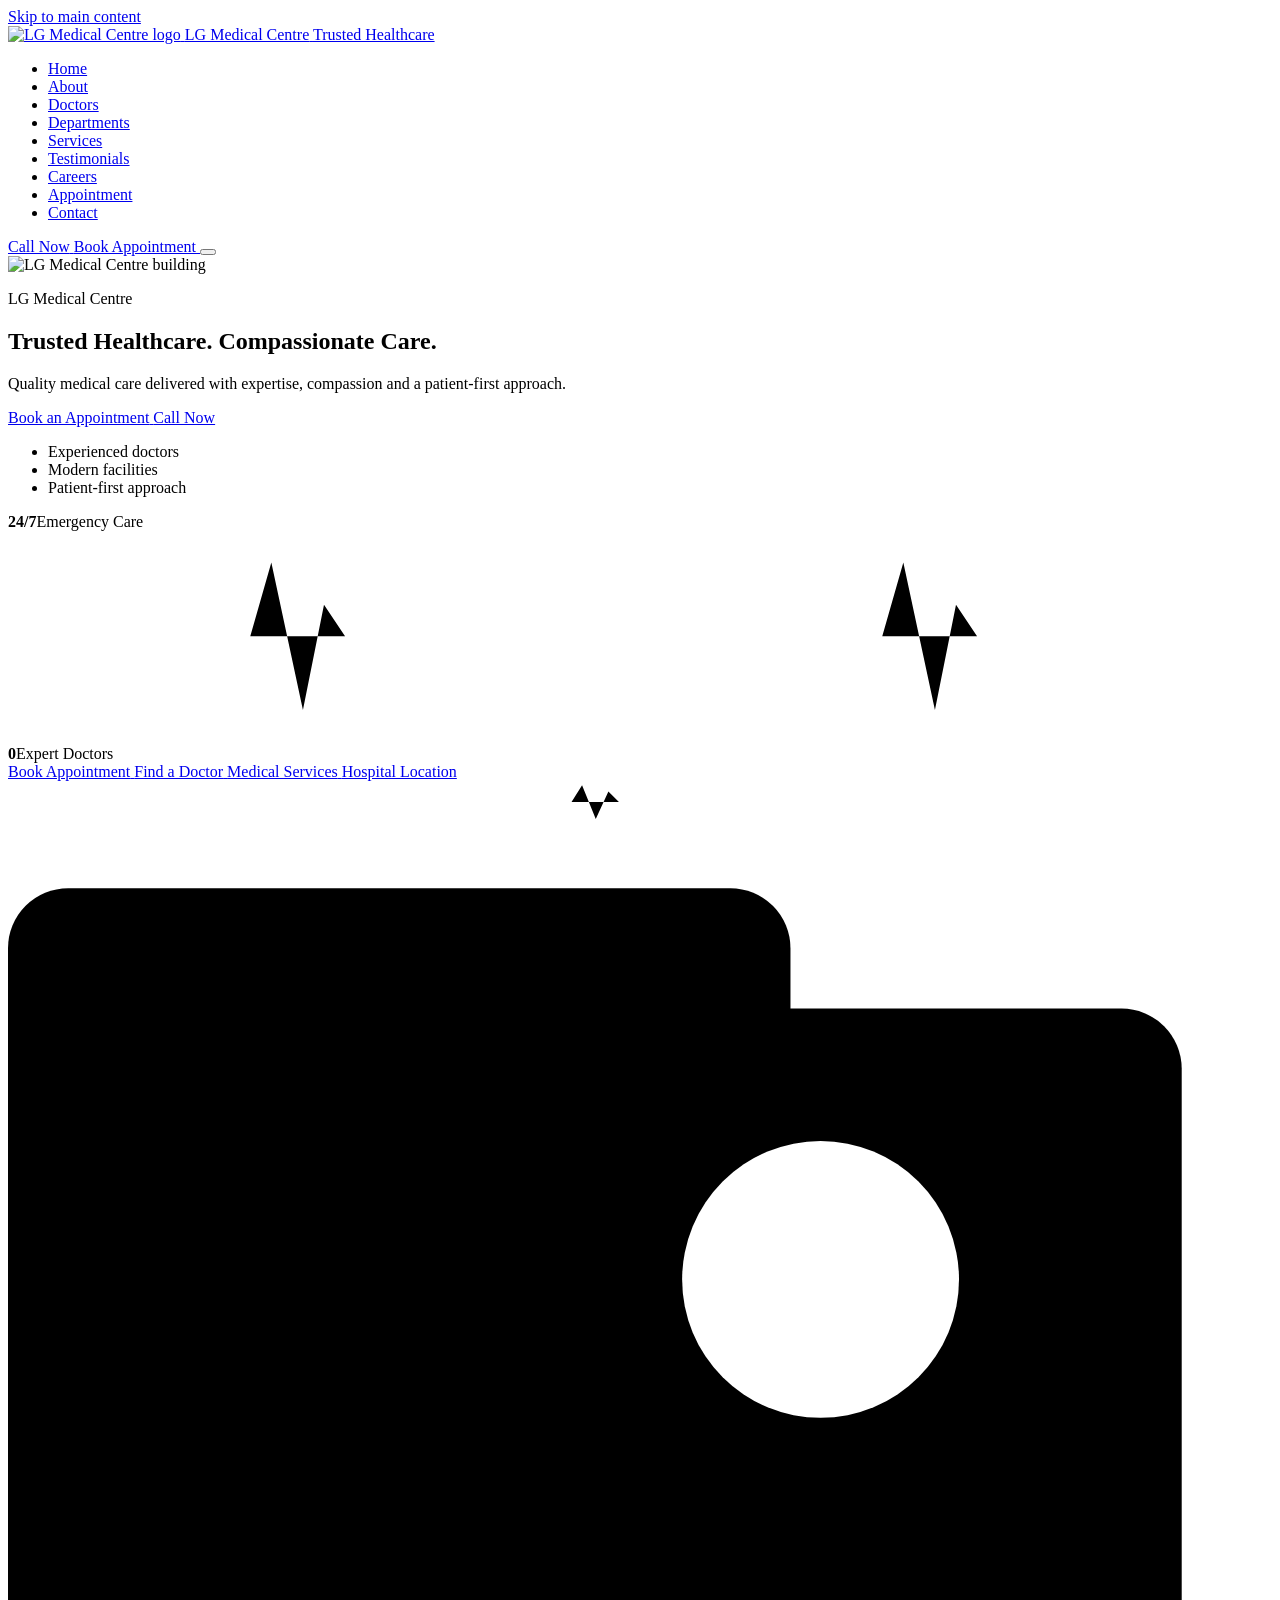
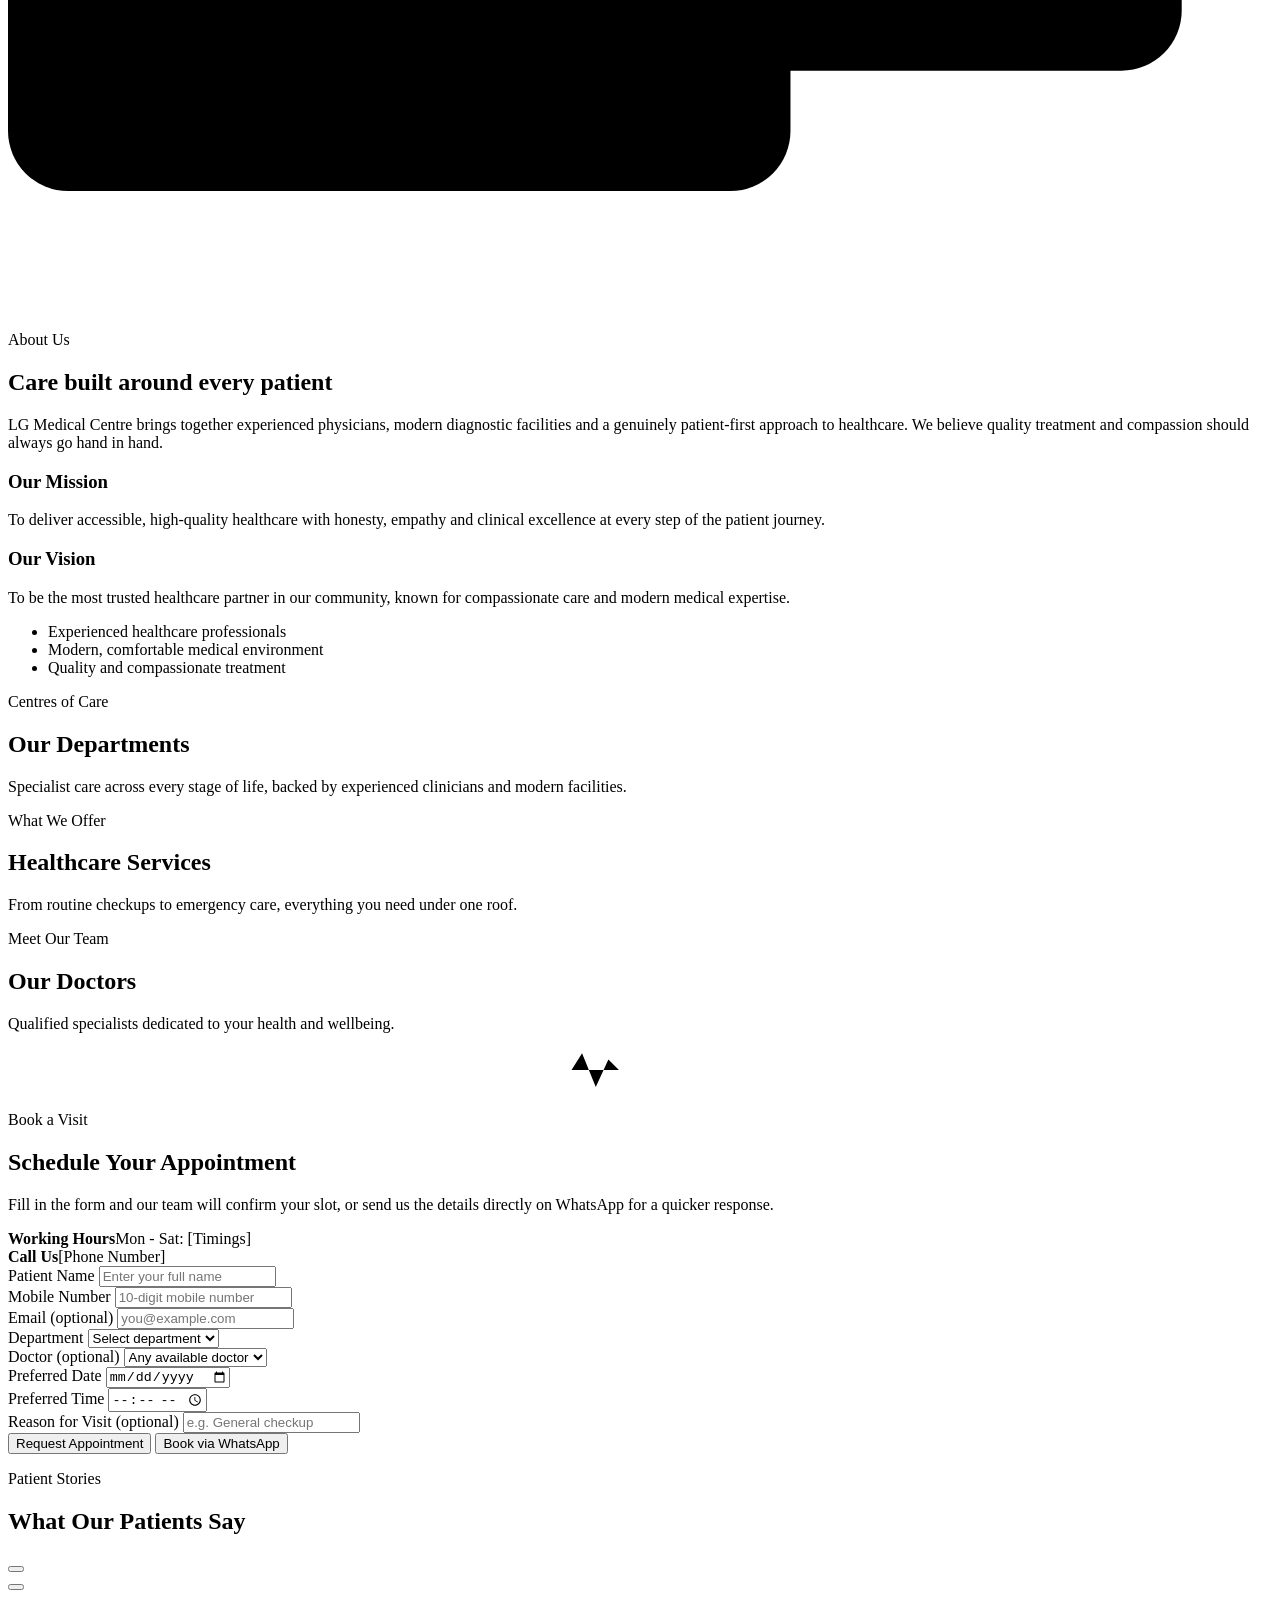
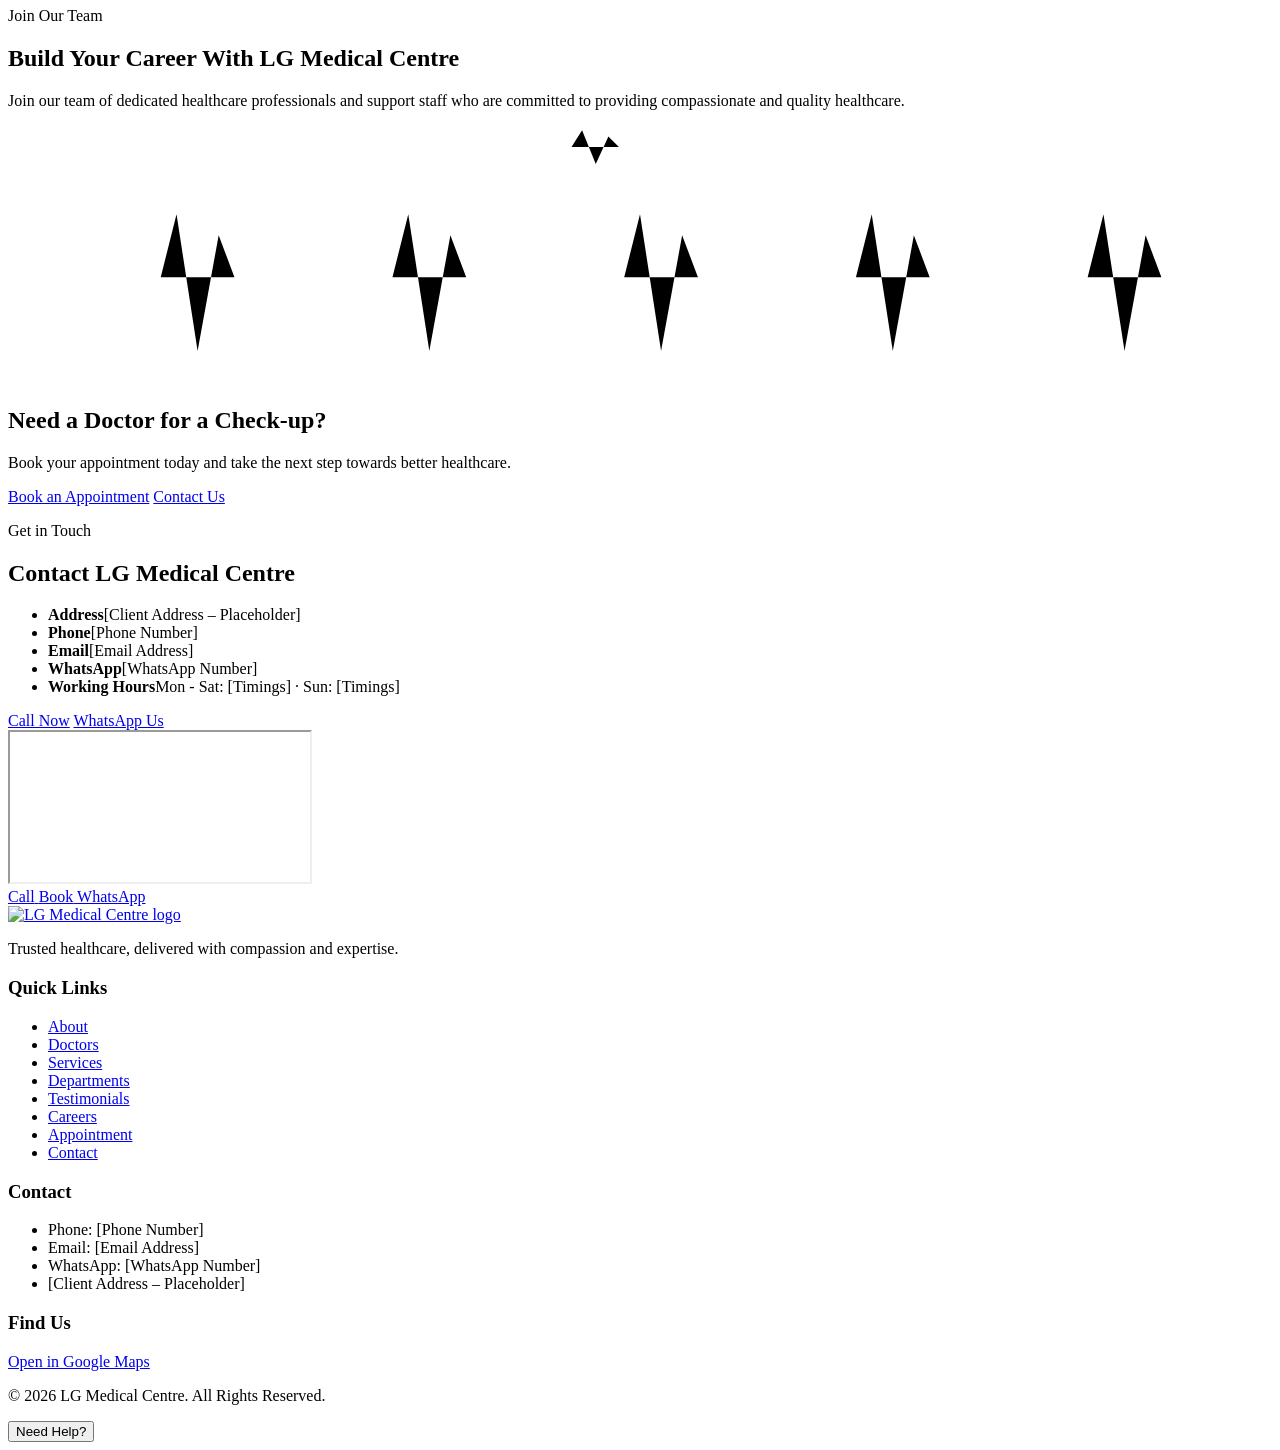
==== index.html @ e1a3a581 "Add initial index.html for LG Medical Centre This is the initial commit of the index.html file conta" ====
<!DOCTYPE html>
<html lang="en">
<head>
<meta charset="UTF-8">
<meta name="viewport" content="width=device-width, initial-scale=1.0, viewport-fit=cover">
<title>LG Medical Centre | Trusted Healthcare, Compassionate Care</title>
<meta name="description" content="LG Medical Centre offers trusted, compassionate healthcare with experienced doctors across General Medicine, Cardiology, Orthopedics, Pediatrics and more. Book your appointment today.">
<meta name="keywords" content="LG Medical Centre, hospital, clinic, doctors, appointment, healthcare, cardiology, orthopedics, pediatrics, Tamil Nadu">
<meta property="og:title" content="LG Medical Centre | Trusted Healthcare, Compassionate Care">
<meta property="og:description" content="Quality medical care delivered with expertise, compassion and a patient-first approach. Book an appointment with LG Medical Centre today.">
<meta property="og:type" content="website">
<meta name="theme-color" content="#0A2A43">
<link rel="icon" href="/favicon.svg" type="image/svg+xml">
<link rel="preconnect" href="https://fonts.googleapis.com">
<link rel="preconnect" href="https://fonts.gstatic.com" crossorigin>
<link href="https://fonts.googleapis.com/css2?family=Sora:wght@400;500;600;700;800&family=Inter:wght@400;500;600;700&display=swap" rel="stylesheet">
<link rel="stylesheet" href="/style.css">
<script type="application/ld+json">
{
  "@context": "https://schema.org",
  "@type": "MedicalBusiness",
  "name": "LG Medical Centre",
  "telephone": "+91-90000-00000",
  "address": {
    "@type": "PostalAddress",
    "streetAddress": "[Client Address Line 1]",
    "addressLocality": "[City]",
    "addressRegion": "Tamil Nadu",
    "postalCode": "[Pincode]",
    "addressCountry": "IN"
  },
  "openingHours": "Mo-Sa 09:00-20:00",
  "url": "https://www.lgmedicalcentre.example"
}
</script>
</head>
<body>

<a href="#main" class="skip-link">Skip to main content</a>

<!-- ============ HEADER ============ -->
<header class="site-header" id="siteHeader">
  <div class="header-inner container">
    <a href="#home" class="brand" aria-label="LG Medical Centre home">
      <span class="brand-mark" aria-hidden="true">
        <img src="images/logo.jpeg" alt="LG Medical Centre logo" class="brand-logo-img" width="100" height="76">
      </span>
      <span class="brand-text">
        <span class="brand-name">LG Medical Centre</span>
        <span class="brand-tag">Trusted Healthcare</span>
      </span>
    </a>

    <nav class="main-nav" id="mainNav" aria-label="Primary">
      <ul>
        <li><a href="#home" class="nav-link">Home</a></li>
        <li><a href="#about" class="nav-link">About</a></li>
        <li><a href="#doctors" class="nav-link">Doctors</a></li>
        <li><a href="#departments" class="nav-link">Departments</a></li>
        <li><a href="#services" class="nav-link">Services</a></li>
        <li><a href="#testimonials" class="nav-link">Testimonials</a></li>
        <li><a href="#careers" class="nav-link">Careers</a></li>
        <li><a href="#appointment" class="nav-link">Appointment</a></li>
        <li><a href="#contact" class="nav-link">Contact</a></li>
      </ul>
    </nav>

    <div class="header-actions">
      <a href="tel:" class="btn btn-ghost header-call" id="headerCallBtn" data-action="call">
        <i aria-hidden="true" class="icon icon-phone"></i><span>Call Now</span>
      </a>
      <a href="#appointment" class="btn btn-primary header-book">
        <i aria-hidden="true" class="icon icon-calendar"></i><span>Book Appointment</span>
      </a>
      <button class="hamburger" id="hamburgerBtn" aria-expanded="false" aria-controls="mainNav" aria-label="Open menu">
        <span></span><span></span><span></span>
      </button>
    </div>
  </div>
</header>

<div class="nav-overlay" id="navOverlay"></div>

<main id="main">

  <!-- ============ HERO ============ -->
  <section class="hero" id="home">
    <div class="hero-photo" aria-hidden="true">
  <img style="width: 100%; height: 100%; object-fit: cover;" src="/images/logo 2.jpeg" alt="LG Medical Centre building" class="hero-photo-img">
</div>

    <div class="container hero-inner">
      <div class="hero-copy">
        <p class="eyebrow">LG Medical Centre</p>
        <h1>Trusted Healthcare. <span>Compassionate Care.</span></h1>
        <p class="hero-sub">Quality medical care delivered with expertise, compassion and a patient-first approach.</p>
        <div class="hero-actions">
          <a href="#appointment" class="btn btn-primary btn-lg">
            <i aria-hidden="true" class="icon icon-calendar"></i><span>Book an Appointment</span>
          </a>
          <a href="tel:" class="btn btn-outline btn-lg" data-action="call">
            <i aria-hidden="true" class="icon icon-phone"></i><span>Call Now</span>
          </a>
        </div>
        <ul class="hero-trust" aria-label="Why patients choose us">
          <li><i aria-hidden="true" class="icon icon-check"></i>Experienced doctors</li>
          <li><i aria-hidden="true" class="icon icon-check"></i>Modern facilities</li>
          <li><i aria-hidden="true" class="icon icon-check"></i>Patient-first approach</li>
        </ul>
      </div>
      <div class="hero-visual">
        <div class="hero-visual-card emergency-card">
          <div class="emergency-card-top">
            <i aria-hidden="true" class="icon icon-heart"></i>
            <div><strong>24/7</strong><span>Emergency Care</span></div>
          </div>
          <div class="ecg-mini" aria-hidden="true">
            <svg class="ecg-mini-svg" viewBox="0 0 240 40" preserveAspectRatio="none">
              <path class="ecg-mini-line" d="M0,20 L40,20 L46,20 L50,6 L56,34 L60,14 L64,20 L120,20 L160,20 L166,20 L170,6 L176,34 L180,14 L184,20 L240,20"></path>
            </svg>
          </div>
        </div>
        <div class="floating-badge floating-badge-2">
          <i aria-hidden="true" class="icon icon-badge"></i>
          <div><strong id="statDoctors">0</strong><span>Expert Doctors</span></div>
        </div>
      </div>
    </div>
  </section>

  <!-- ============ QUICK ACTIONS ============ -->
  <section class="quick-actions" aria-label="Quick actions">
    <div class="container quick-actions-grid">
      <a href="#appointment" class="quick-card">
        <i aria-hidden="true" class="icon icon-calendar"></i>
        <span>Book Appointment</span>
      </a>
      <a href="#doctors" class="quick-card">
        <i aria-hidden="true" class="icon icon-doctor"></i>
        <span>Find a Doctor</span>
      </a>
      <a href="#services" class="quick-card">
        <i aria-hidden="true" class="icon icon-hospital"></i>
        <span>Medical Services</span>
      </a>
      <a href="#contact" class="quick-card">
        <i aria-hidden="true" class="icon icon-pin"></i>
        <span>Hospital Location</span>
      </a>
    </div>
  </section>

  <div class="pulse-divider" aria-hidden="true"><svg viewBox="0 0 1200 40" preserveAspectRatio="none"><path d="M0,20 L520,20 L535,20 L545,4 L558,36 L570,10 L580,20 L1200,20" /></svg></div>

  <!-- ============ ABOUT ============ -->
  <section class="about" id="about">
    <div class="container about-grid">
      <div class="about-media">
        <svg viewBox="0 0 420 360" width="100%" height="100%" role="img" aria-label="Illustration representing patient-centred care at LG Medical Centre">
          <rect x="0" y="20" width="260" height="300" rx="20" fill="var(--light-blue)"></rect>
          <rect x="150" y="60" width="240" height="220" rx="20" fill="var(--teal-050)" stroke="var(--teal-200)" stroke-width="2"></rect>
          <circle cx="270" cy="150" r="46" fill="#ffffff"></circle>
          <path d="M254 150 h10 M264 140 v20" stroke="var(--teal-600)" stroke-width="4" stroke-linecap="round"></path>
          <path d="M280 150 h10" stroke="var(--teal-600)" stroke-width="4" stroke-linecap="round"></path>
          <rect x="180" y="220" width="180" height="10" rx="5" fill="var(--teal-200)"></rect>
          <rect x="180" y="242" width="130" height="10" rx="5" fill="var(--teal-100)"></rect>
        </svg>
      </div>
      <div class="about-copy">
        <p class="eyebrow">About Us</p>
        <h2>Care built around every patient</h2>
        <p>LG Medical Centre brings together experienced physicians, modern diagnostic facilities and a genuinely patient-first approach to healthcare. We believe quality treatment and compassion should always go hand in hand.</p>
        <div class="about-cols">
          <div>
            <h3>Our Mission</h3>
            <p>To deliver accessible, high-quality healthcare with honesty, empathy and clinical excellence at every step of the patient journey.</p>
          </div>
          <div>
            <h3>Our Vision</h3>
            <p>To be the most trusted healthcare partner in our community, known for compassionate care and modern medical expertise.</p>
          </div>
        </div>
        <ul class="about-points">
          <li><i aria-hidden="true" class="icon icon-check"></i>Experienced healthcare professionals</li>
          <li><i aria-hidden="true" class="icon icon-check"></i>Modern, comfortable medical environment</li>
          <li><i aria-hidden="true" class="icon icon-check"></i>Quality and compassionate treatment</li>
        </ul>
      </div>
    </div>
  </section>

  <!-- ============ DEPARTMENTS ============ -->
  <section class="departments" id="departments">
    <div class="container">
      <div class="section-head">
        <p class="eyebrow">Centres of Care</p>
        <h2>Our Departments</h2>
        <p class="section-sub">Specialist care across every stage of life, backed by experienced clinicians and modern facilities.</p>
      </div>
      <div class="departments-grid" id="departmentsGrid"></div>
    </div>
  </section>

  <!-- ============ SERVICES ============ -->
  <section class="services" id="services">
    <div class="container">
      <div class="section-head">
        <p class="eyebrow">What We Offer</p>
        <h2>Healthcare Services</h2>
        <p class="section-sub">From routine checkups to emergency care, everything you need under one roof.</p>
      </div>
      <div class="services-grid" id="servicesGrid"></div>
    </div>
  </section>

  <!-- ============ DOCTORS ============ -->
  <section class="doctors" id="doctors">
    <div class="container">
      <div class="section-head">
        <p class="eyebrow">Meet Our Team</p>
        <h2>Our Doctors</h2>
        <p class="section-sub">Qualified specialists dedicated to your health and wellbeing.</p>
      </div>
      <div class="doctors-filter" id="doctorsFilter" role="tablist" aria-label="Filter doctors by department"></div>
      <div class="doctors-grid" id="doctorsGrid"></div>
    </div>
  </section>

  <div class="pulse-divider" aria-hidden="true"><svg viewBox="0 0 1200 40" preserveAspectRatio="none"><path d="M0,20 L520,20 L535,20 L545,4 L558,36 L570,10 L580,20 L1200,20" /></svg></div>

  <!-- ============ APPOINTMENT ============ -->
  <section class="appointment" id="appointment">
    <div class="container appointment-grid">
      <div class="appointment-intro">
        <p class="eyebrow">Book a Visit</p>
        <h2>Schedule Your Appointment</h2>
        <p>Fill in the form and our team will confirm your slot, or send us the details directly on WhatsApp for a quicker response.</p>
        <div class="appointment-info">
          <div><i aria-hidden="true" class="icon icon-clock"></i><div><strong>Working Hours</strong><span id="apptHoursWeekday">Mon - Sat: [Timings]</span></div></div>
          <div><i aria-hidden="true" class="icon icon-phone"></i><div><strong>Call Us</strong><span id="apptPhoneDisplay">[Phone Number]</span></div></div>
        </div>
      </div>

      <form class="appointment-form" id="appointmentForm" novalidate>
        <div class="form-row">
          <div class="form-field">
            <label for="fName">Patient Name</label>
            <input type="text" id="fName" name="fName" placeholder="Enter your full name" autocomplete="name">
            <span class="form-error" id="err-fName"></span>
          </div>
          <div class="form-field">
            <label for="fMobile">Mobile Number</label>
            <input type="tel" id="fMobile" name="fMobile" placeholder="10-digit mobile number" autocomplete="tel" inputmode="numeric">
            <span class="form-error" id="err-fMobile"></span>
          </div>
        </div>
        <div class="form-row">
          <div class="form-field">
            <label for="fEmail">Email <span class="optional">(optional)</span></label>
            <input type="email" id="fEmail" name="fEmail" placeholder="you@example.com" autocomplete="email">
            <span class="form-error" id="err-fEmail"></span>
          </div>
          <div class="form-field">
            <label for="fDepartment">Department</label>
            <select id="fDepartment" name="fDepartment">
              <option value="">Select department</option>
            </select>
            <span class="form-error" id="err-fDepartment"></span>
          </div>
        </div>
        <div class="form-row">
          <div class="form-field">
            <label for="fDoctor">Doctor <span class="optional">(optional)</span></label>
            <select id="fDoctor" name="fDoctor">
              <option value="">Any available doctor</option>
            </select>
          </div>
          <div class="form-field">
            <label for="fDate">Preferred Date</label>
            <input type="date" id="fDate" name="fDate">
            <span class="form-error" id="err-fDate"></span>
          </div>
        </div>
        <div class="form-row">
          <div class="form-field">
            <label for="fTime">Preferred Time</label>
            <input type="time" id="fTime" name="fTime">
            <span class="form-error" id="err-fTime"></span>
          </div>
          <div class="form-field">
            <label for="fReason">Reason for Visit <span class="optional">(optional)</span></label>
            <input type="text" id="fReason" name="fReason" placeholder="e.g. General checkup">
          </div>
        </div>

        <div class="form-actions">
          <button type="submit" class="btn btn-primary btn-lg btn-block">
            <i aria-hidden="true" class="icon icon-calendar"></i><span>Request Appointment</span>
          </button>
          <button type="button" class="btn btn-whatsapp btn-lg btn-block" id="apptWhatsAppBtn">
            <i aria-hidden="true" class="icon icon-whatsapp"></i><span>Book via WhatsApp</span>
          </button>
        </div>
        <p class="form-success" id="formSuccess" role="status" aria-live="polite" hidden></p>
      </form>
    </div>
  </section>

  <!-- ============ TESTIMONIALS ============ -->
  <section class="testimonials" id="testimonials">
    <div class="container">
      <div class="section-head">
        <p class="eyebrow">Patient Stories</p>
        <h2>What Our Patients Say</h2>
      </div>
      <div class="testimonials-slider">
        <button class="slider-nav slider-prev" id="testiPrev" aria-label="Previous testimonials">
          <i aria-hidden="true" class="icon icon-chev-left"></i>
        </button>
        <div class="testimonials-viewport">
          <div class="testimonials-track" id="testimonialsTrack"></div>
        </div>
        <button class="slider-nav slider-next" id="testiNext" aria-label="Next testimonials">
          <i aria-hidden="true" class="icon icon-chev-right"></i>
        </button>
      </div>
      <div class="slider-dots" id="testiDots" role="tablist" aria-label="Testimonial pages"></div>
    </div>
  </section>

  <!-- ============ CAREERS ============ -->
  <section class="careers" id="careers">
    <div class="container">
      <div class="section-head">
        <p class="eyebrow">Join Our Team</p>
        <h2>Build Your Career With LG Medical Centre</h2>
        <p class="section-sub">Join our team of dedicated healthcare professionals and support staff who are committed to providing compassionate and quality healthcare.</p>
      </div>
      <div class="careers-grid" id="careersGrid"></div>
    </div>
  </section>

  <div class="pulse-divider" aria-hidden="true"><svg viewBox="0 0 1200 40" preserveAspectRatio="none"><path d="M0,20 L520,20 L535,20 L545,4 L558,36 L570,10 L580,20 L1200,20" /></svg></div>

  <!-- ============ CTA ============ -->
  <section class="cta-section">
    <div class="cta-ecg" aria-hidden="true">
      <svg class="ecg-svg" viewBox="0 0 1200 200" preserveAspectRatio="none">
        <path class="ecg-line ecg-line-a" d="M0,100 L120,100 L145,100 L160,40 L180,170 L200,60 L215,100 L340,100 L365,100 L380,40 L400,170 L420,60 L435,100 L560,100 L585,100 L600,40 L620,170 L640,60 L655,100 L780,100 L805,100 L820,40 L840,170 L860,60 L875,100 L1000,100 L1025,100 L1040,40 L1060,170 L1080,60 L1095,100 L1200,100" />
      </svg>
    </div>
    <div class="container cta-inner">
      <h2>Need a Doctor for a Check-up?</h2>
      <p>Book your appointment today and take the next step towards better healthcare.</p>
      <div class="cta-actions">
        <a href="#appointment" class="btn btn-white btn-lg">Book an Appointment</a>
        <a href="#contact" class="btn btn-outline-light btn-lg">Contact Us</a>
      </div>
    </div>
  </section>

  <!-- ============ CONTACT ============ -->
  <section class="contact" id="contact">
    <div class="container contact-grid">
      <div class="contact-info">
        <p class="eyebrow">Get in Touch</p>
        <h2>Contact LG Medical Centre</h2>
        <ul class="contact-list">
          <li><i aria-hidden="true" class="icon icon-pin"></i><div><strong>Address</strong><span id="contactAddress">[Client Address – Placeholder]</span></div></li>
          <li><i aria-hidden="true" class="icon icon-phone"></i><div><strong>Phone</strong><span id="contactPhone">[Phone Number]</span></div></li>
          <li><i aria-hidden="true" class="icon icon-mail"></i><div><strong>Email</strong><span id="contactEmail">[Email Address]</span></div></li>
          <li><i aria-hidden="true" class="icon icon-whatsapp"></i><div><strong>WhatsApp</strong><span id="contactWhatsApp">[WhatsApp Number]</span></div></li>
          <li><i aria-hidden="true" class="icon icon-clock"></i><div><strong>Working Hours</strong><span id="contactHours">Mon - Sat: [Timings] · Sun: [Timings]</span></div></li>
        </ul>
        <div class="contact-cta">
          <a href="tel:" class="btn btn-primary" data-action="call"><i aria-hidden="true" class="icon icon-phone"></i><span>Call Now</span></a>
          <a href="#" class="btn btn-whatsapp" id="contactWhatsAppBtn"><i aria-hidden="true" class="icon icon-whatsapp"></i><span>WhatsApp Us</span></a>
        </div>
      </div>
      <div class="contact-map">
        <iframe id="contactMapFrame" src="" title="LG Medical Centre location on Google Maps" loading="lazy" referrerpolicy="no-referrer-when-downgrade" allowfullscreen></iframe>
      </div>
    </div>
  </section>

</main>

<!-- ============ MOBILE FIXED ACTION BAR ============ -->
<div class="mobile-action-bar" id="mobileActionBar">
  <a href="tel:" class="mab-item" data-action="call">
    <i aria-hidden="true" class="icon icon-phone"></i><span>Call</span>
  </a>
  <a href="#appointment" class="mab-item mab-item-primary">
    <i aria-hidden="true" class="icon icon-calendar"></i><span>Book</span>
  </a>
  <a href="#" class="mab-item" id="mabWhatsApp">
    <i aria-hidden="true" class="icon icon-whatsapp"></i><span>WhatsApp</span>
  </a>
</div>

<!-- ============ FOOTER ============ -->
<footer class="site-footer">
  <div class="container footer-grid">
    <div class="footer-brand">
      <a href="#home" class="brand" aria-label="LG Medical Centre home">
        <img src="images/logo1.png" alt="LG Medical Centre logo" class="footer-logo-img" width="160" height="auto">
      </a>
      <p>Trusted healthcare, delivered with compassion and expertise.</p>
      <div class="social-links" id="socialLinks"></div>
    </div>
    <div class="footer-col">
      <h3>Quick Links</h3>
      <ul>
        <li><a href="#about">About</a></li>
        <li><a href="#doctors">Doctors</a></li>
        <li><a href="#services">Services</a></li>
        <li><a href="#departments">Departments</a></li>
        <li><a href="#testimonials">Testimonials</a></li>
        <li><a href="#careers">Careers</a></li>
        <li><a href="#appointment">Appointment</a></li>
        <li><a href="#contact">Contact</a></li>
      </ul>
    </div>
    <div class="footer-col">
      <h3>Contact</h3>
      <ul>
        <li id="footerPhone">Phone: [Phone Number]</li>
        <li id="footerEmail">Email: [Email Address]</li>
        <li id="footerWhatsApp">WhatsApp: [WhatsApp Number]</li>
        <li id="footerAddress">[Client Address – Placeholder]</li>
      </ul>
    </div>
    <div class="footer-col">
      <h3>Find Us</h3>
      <a href="#" id="footerMapsLink" class="footer-maps-link">
        <i aria-hidden="true" class="icon icon-pin"></i><span>Open in Google Maps</span>
      </a>
    </div>
  </div>
  <div class="footer-bottom container">
    <p>&copy; 2026 LG Medical Centre. All Rights Reserved.</p>
  </div>
</footer>

<!-- ============ CHATBOT ============ -->
<div class="chatbot" id="chatbot">
  <button class="chatbot-toggle" id="chatbotToggle" aria-expanded="false" aria-controls="chatbotWindow">
    <i aria-hidden="true" class="icon icon-chat"></i>
    <span>Need Help?</span>
  </button>

  <div class="chatbot-window" id="chatbotWindow" role="dialog" aria-modal="false" aria-label="LG Medical Centre Smart Help chat" hidden>
    <div class="chatbot-header">
      <div class="chatbot-header-title">
        <span class="chatbot-avatar" aria-hidden="true"><i class="icon icon-chat"></i></span>
        <div>
          <strong>LG Smart Help</strong>
          <span>Usually replies instantly</span>
        </div>
      </div>
      <button class="chatbot-close" id="chatbotClose" aria-label="Close chat">
        <i aria-hidden="true" class="icon icon-close"></i>
      </button>
    </div>
    <div class="chatbot-body" id="chatbotBody" aria-live="polite"></div>
    <form class="chatbot-input-row" id="chatbotForm">
      <label for="chatbotInput" class="sr-only">Type your question</label>
      <input type="text" id="chatbotInput" placeholder="Type your question..." autocomplete="off">
      <button type="submit" aria-label="Send message">
        <i aria-hidden="true" class="icon icon-send"></i>
      </button>
    </form>
  </div>
</div>

<script src="/script.js"></script>
</body>
</html>
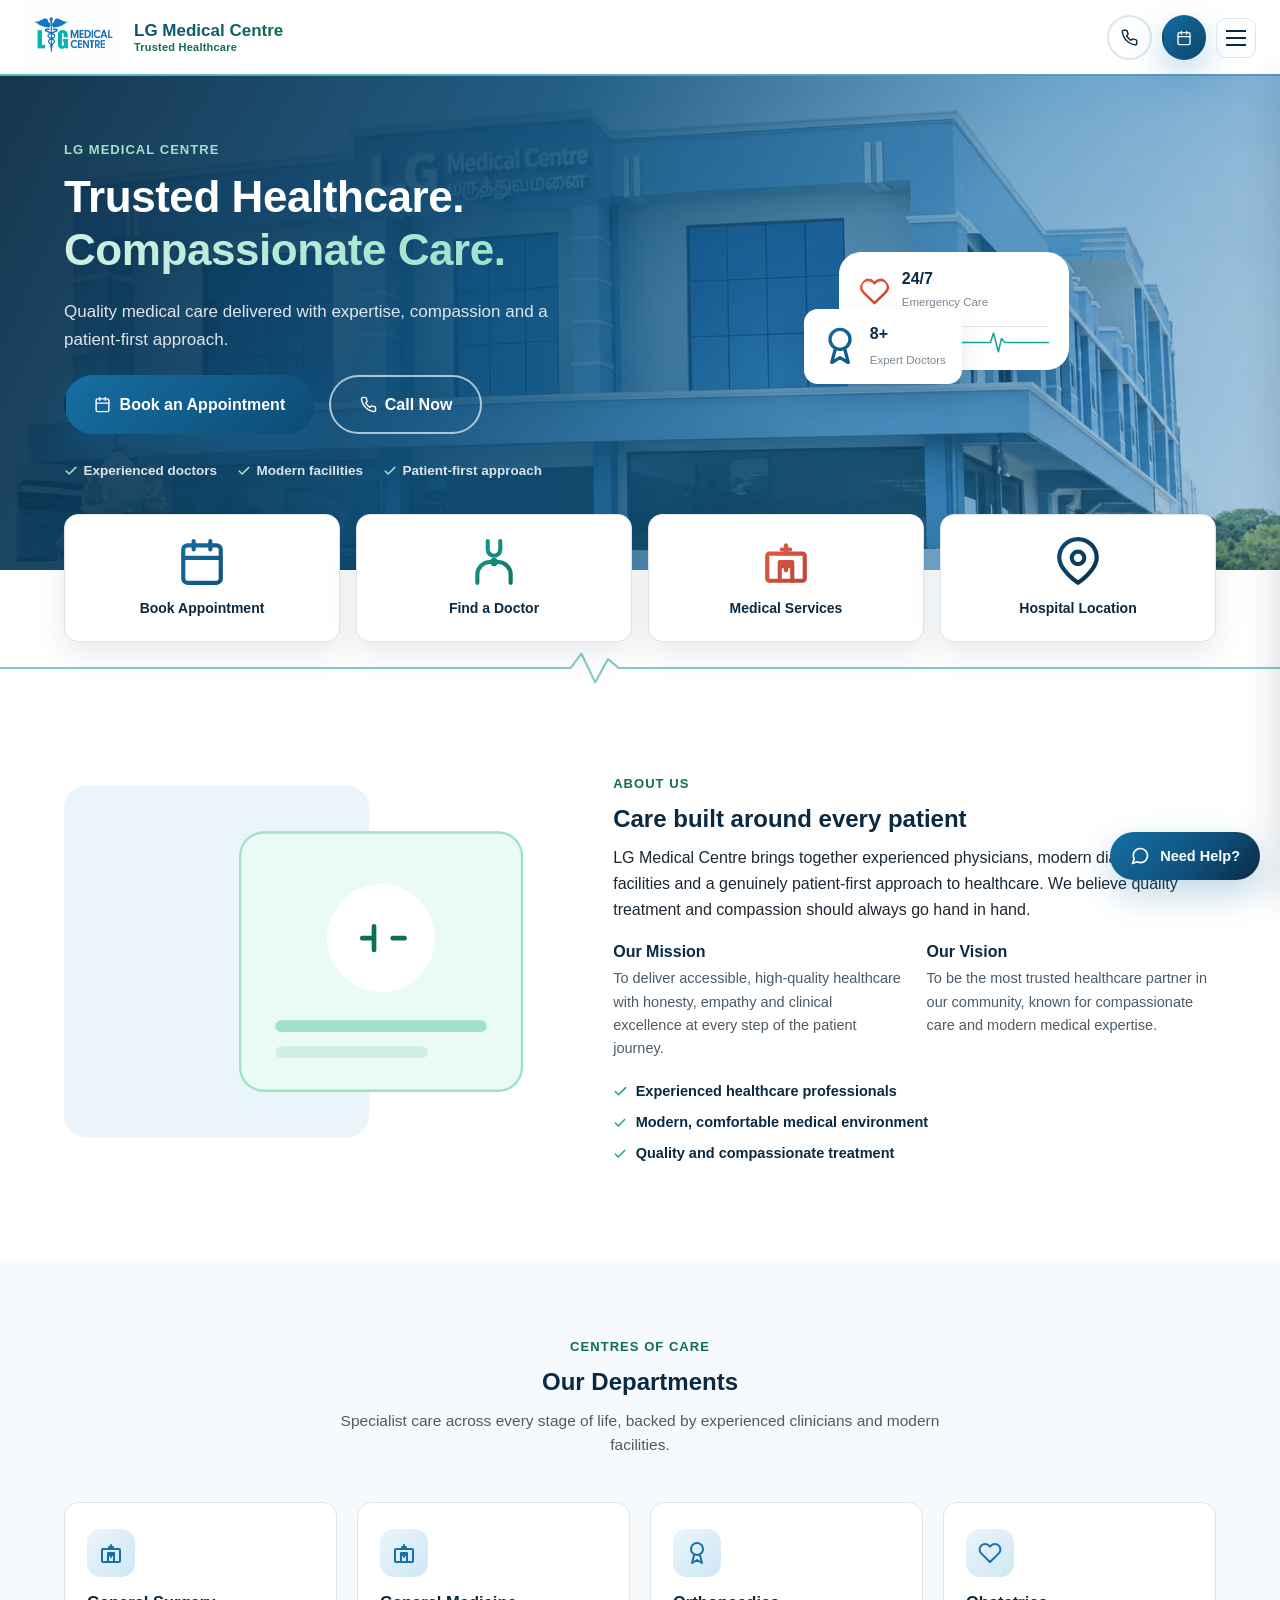
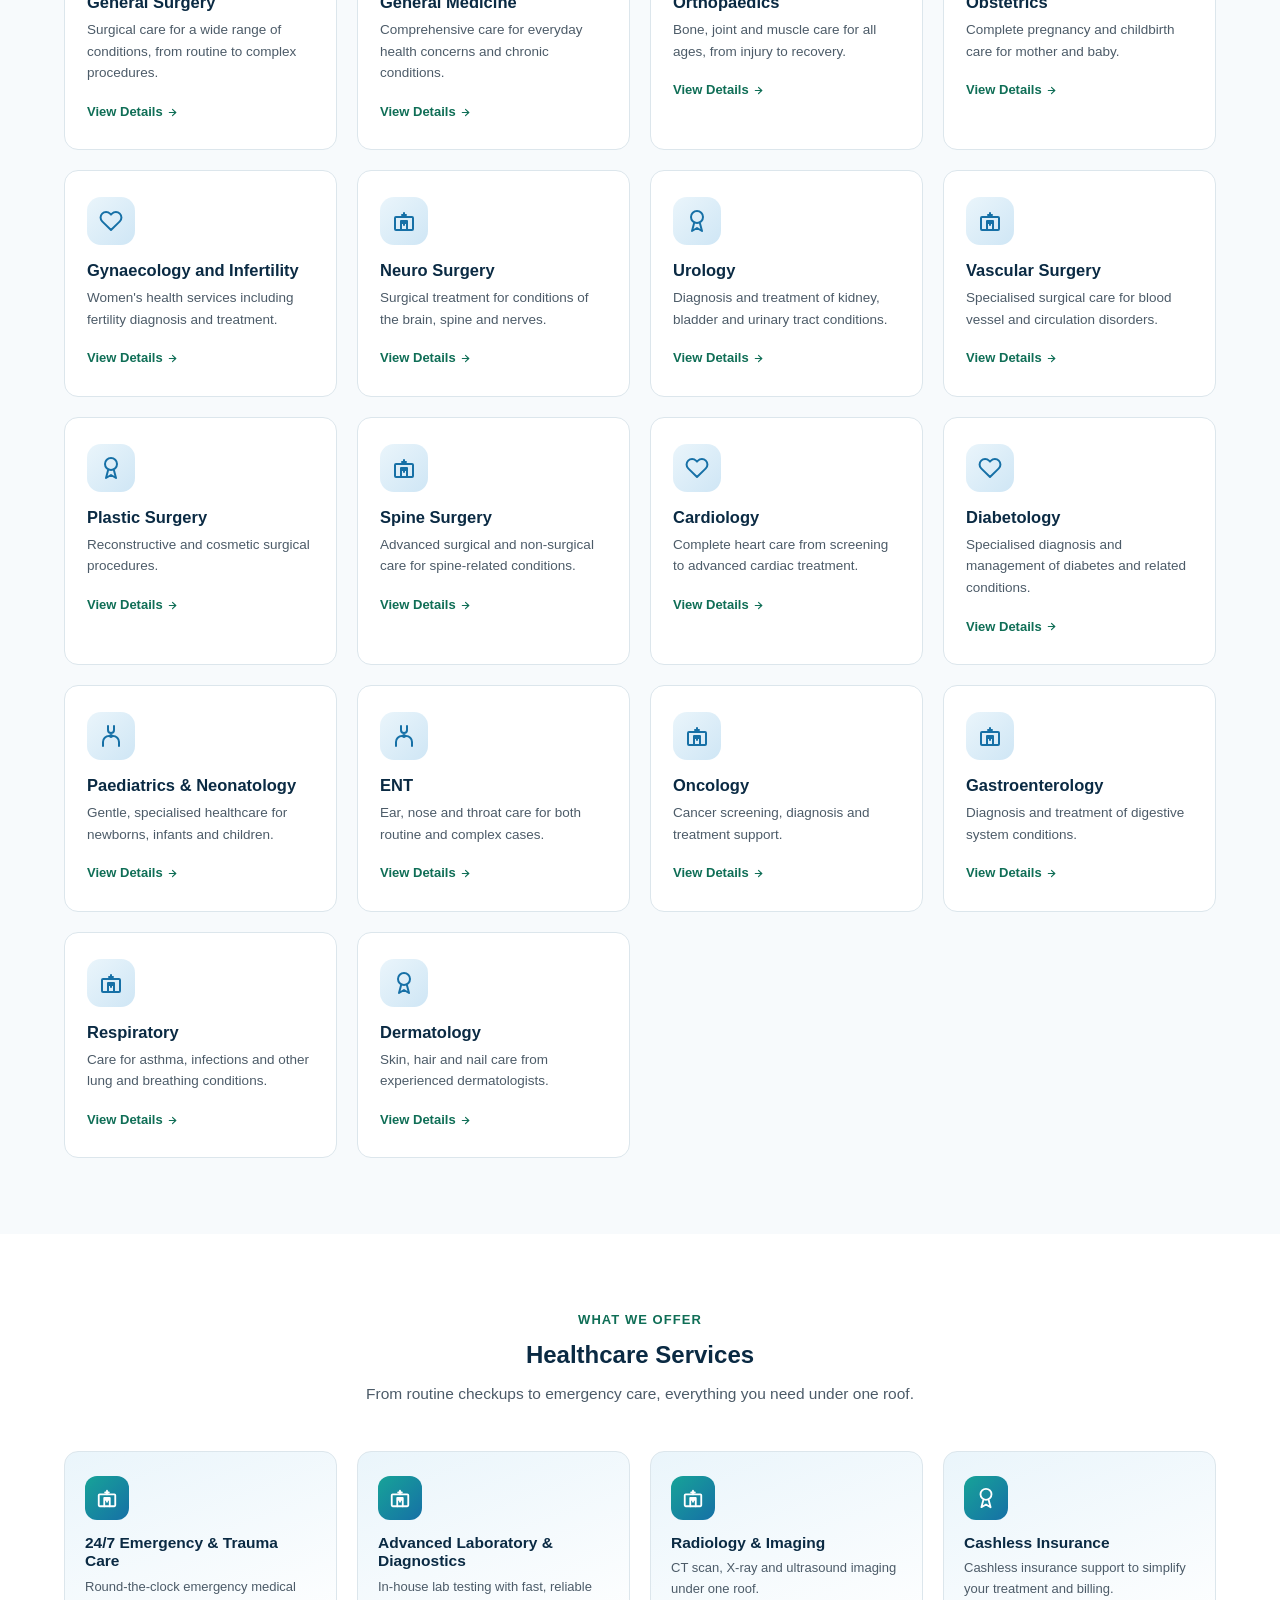
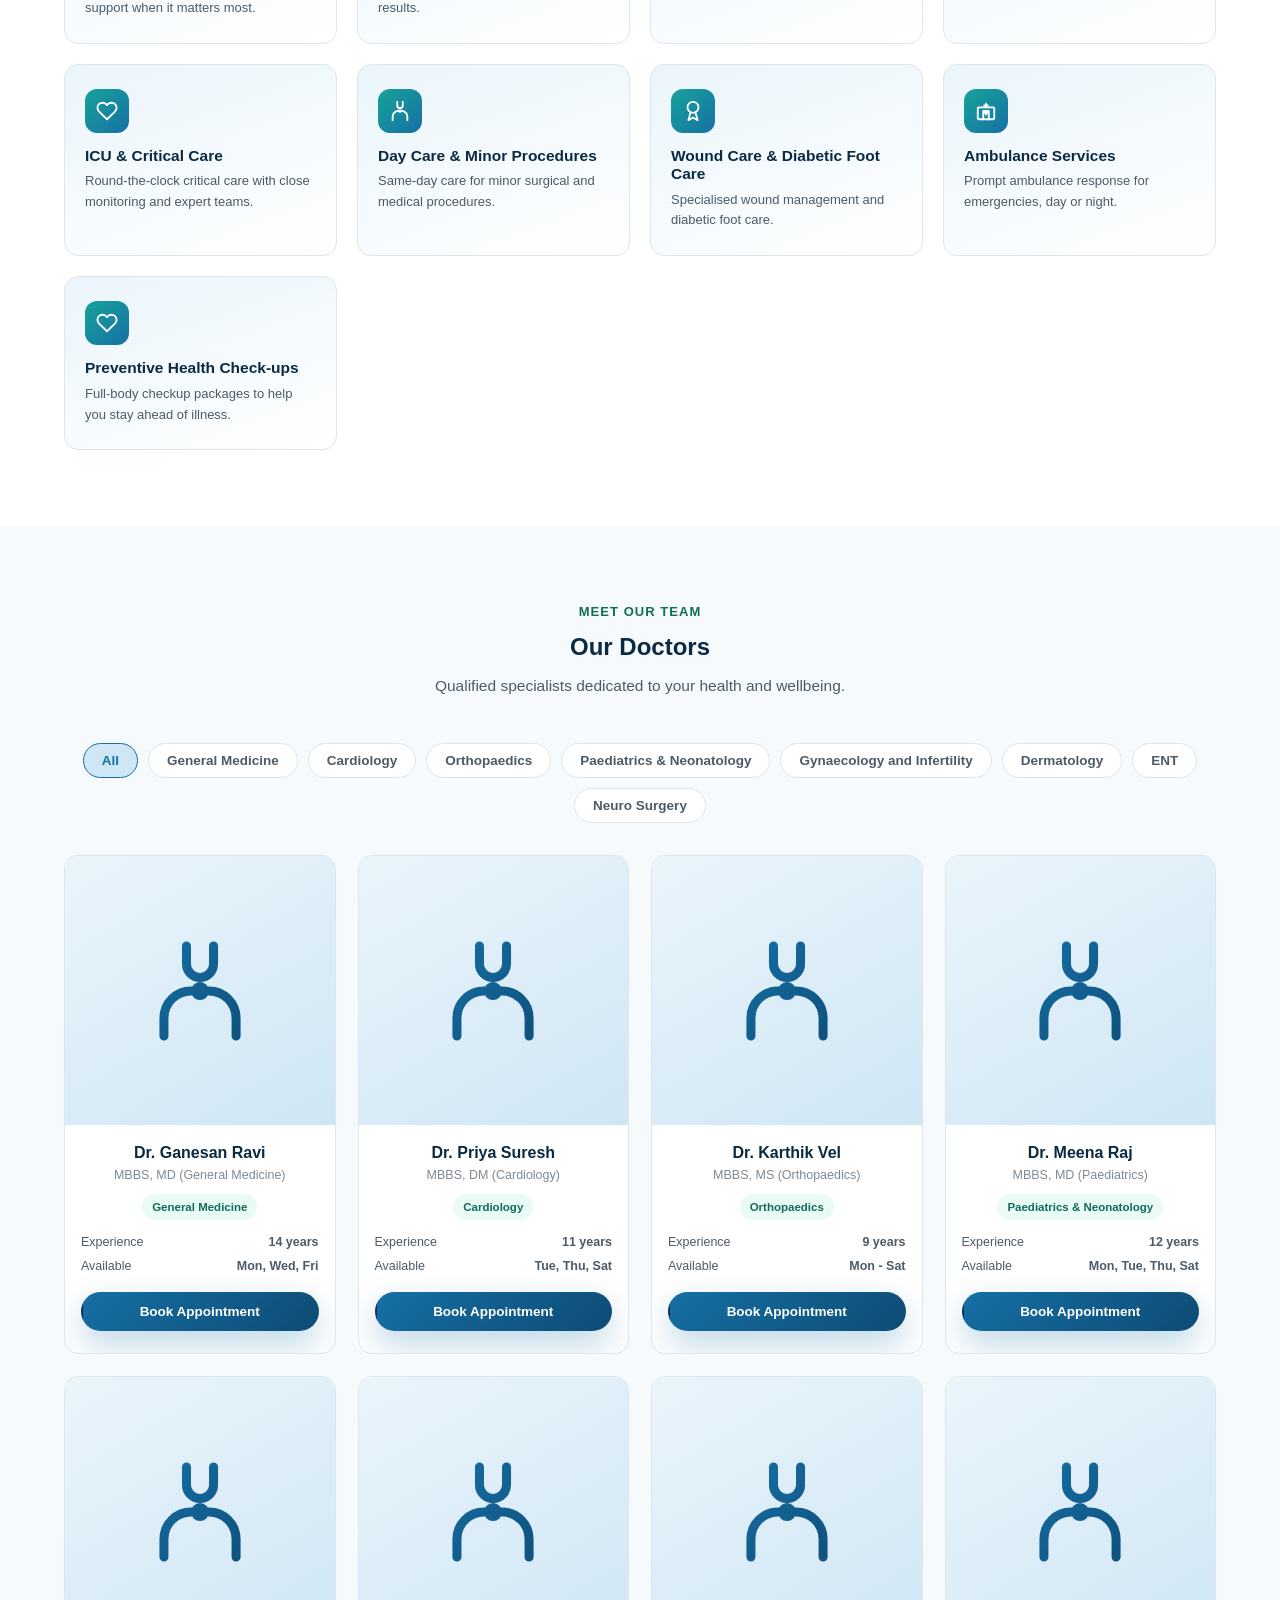
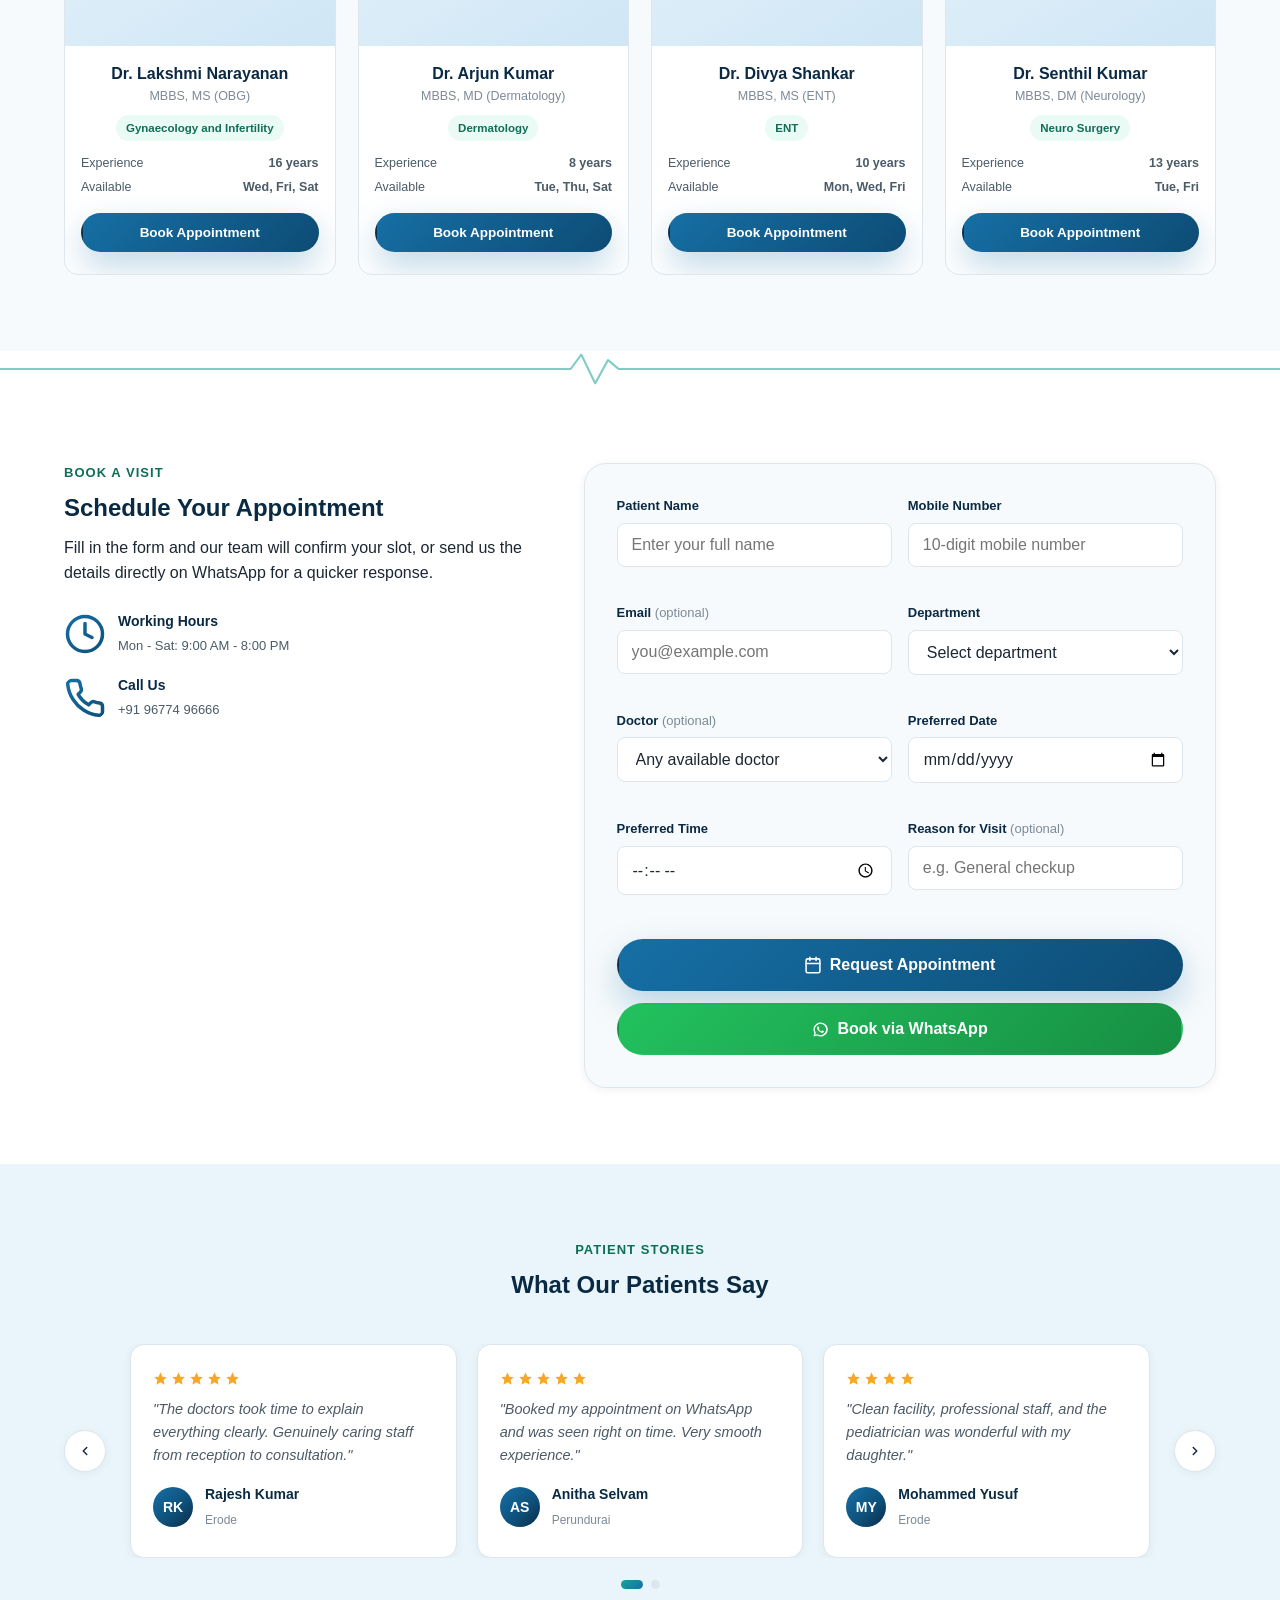
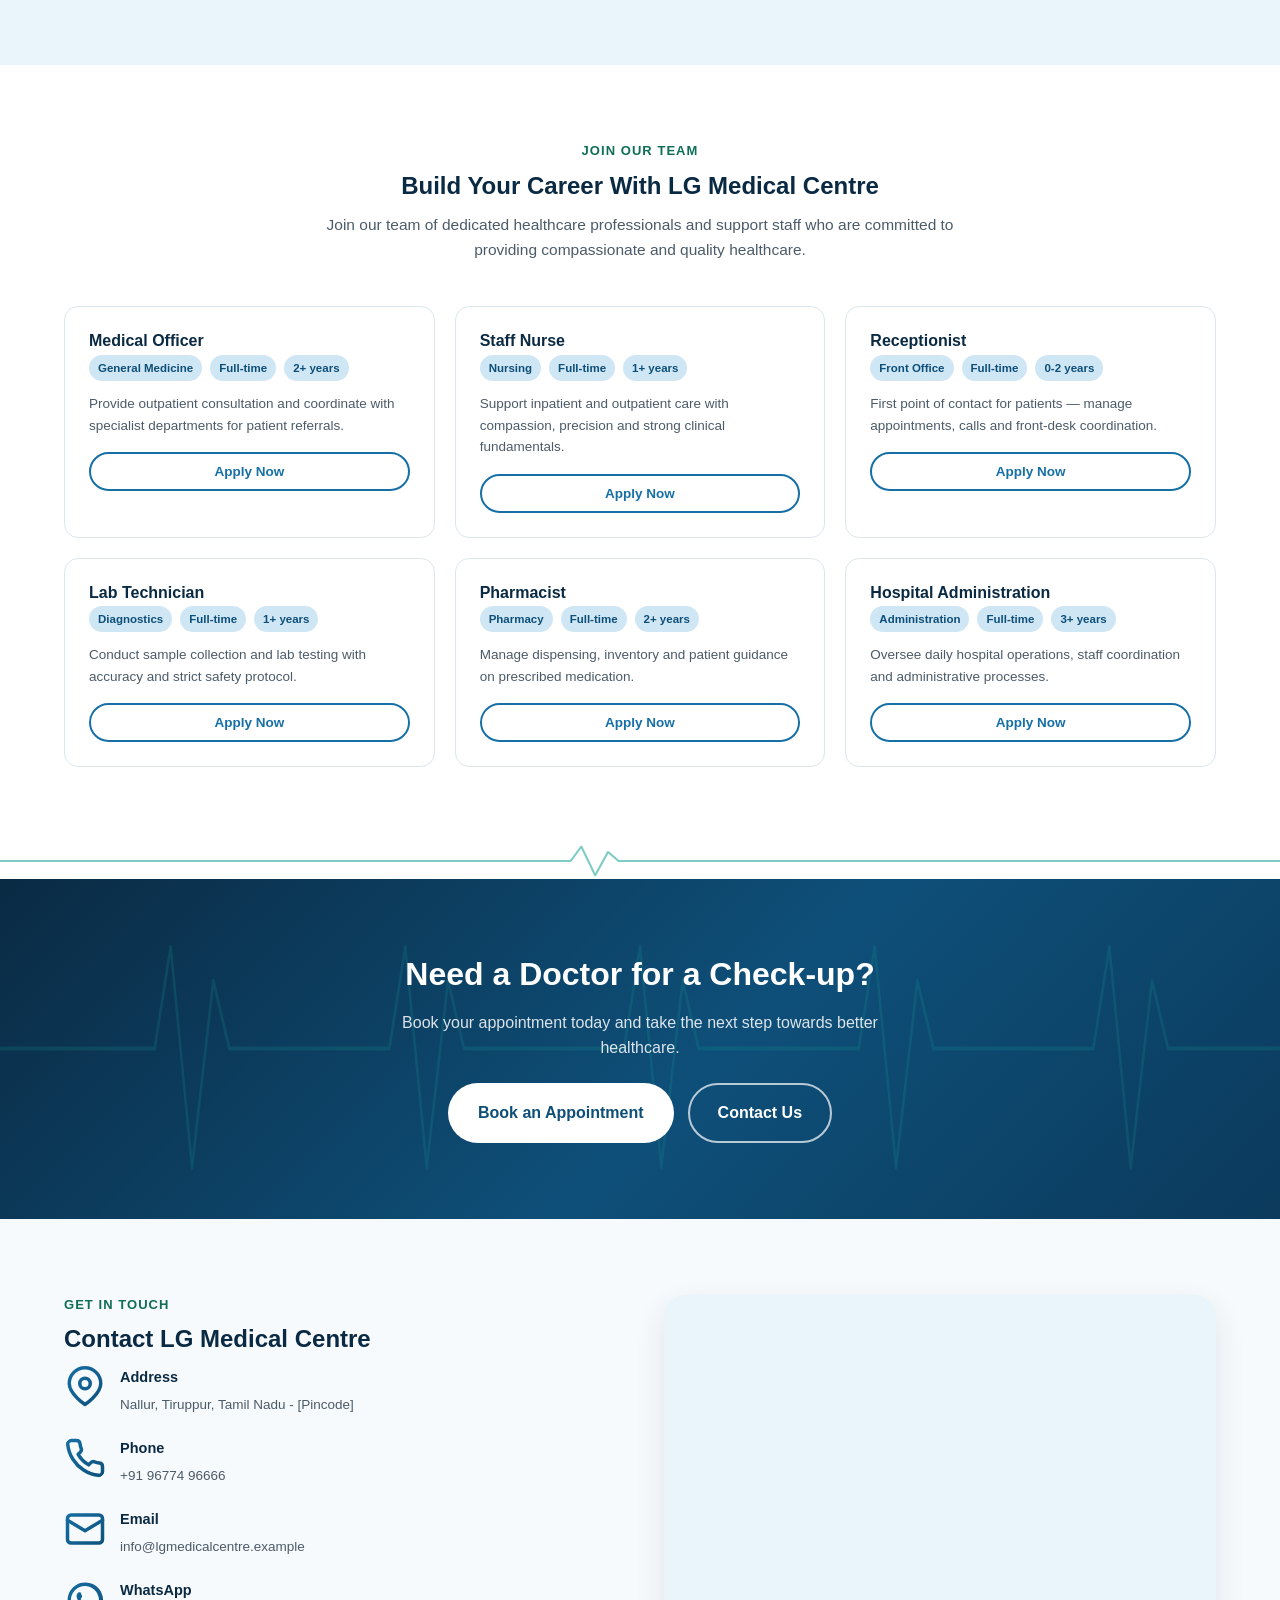
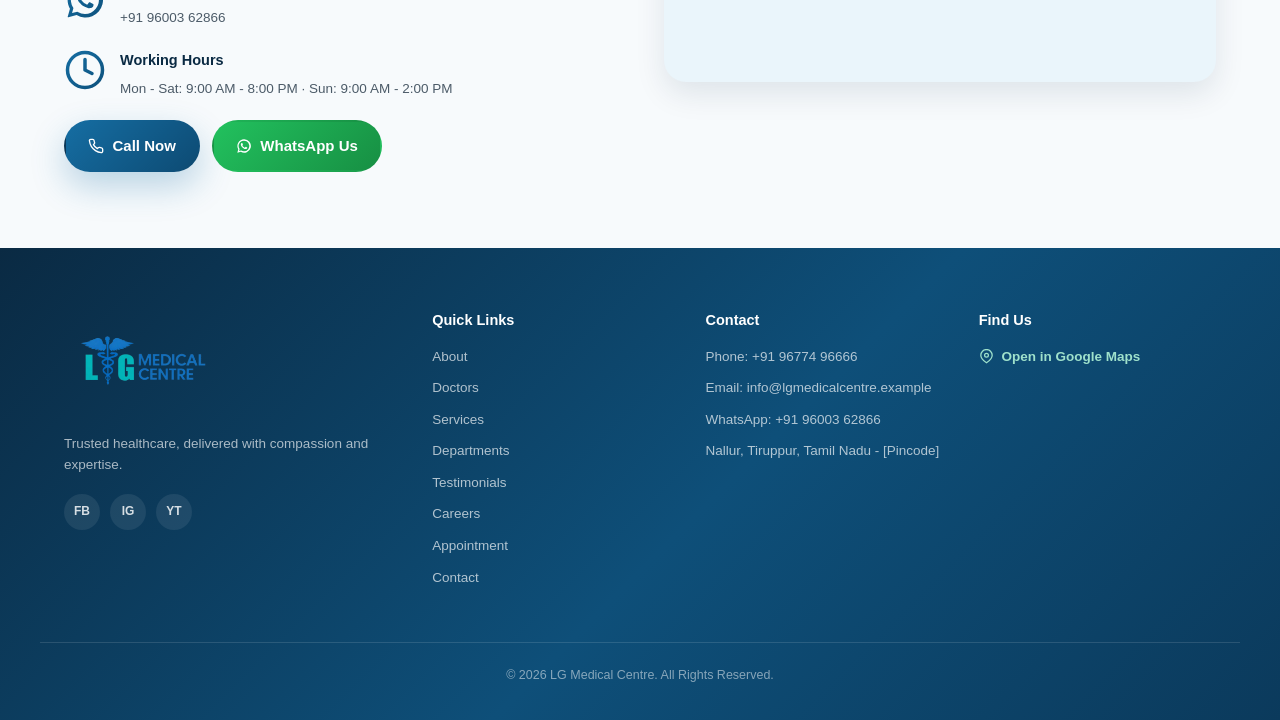
==== commit 5ca59710: "Update index.html" ====
--- a/index.html
+++ b/index.html
@@ -14,7 +14,7 @@
 <link rel="preconnect" href="https://fonts.googleapis.com">
 <link rel="preconnect" href="https://fonts.gstatic.com" crossorigin>
 <link href="https://fonts.googleapis.com/css2?family=Sora:wght@400;500;600;700;800&family=Inter:wght@400;500;600;700&display=swap" rel="stylesheet">
-<link rel="stylesheet" href="/style.css">
+<link rel="stylesheet" href="style.css">
 <script type="application/ld+json">
 {
   "@context": "https://schema.org",
--- a/style.css
+++ b/style.css
@@ -0,0 +1,571 @@
+/* =========================================================
+   LG MEDICAL CENTRE — STYLESHEET
+   ========================================================= */
+
+:root{
+  --navy:#0A2A43;
+  --blue:#1670A6;
+  --blue-dark:#0E4F79;
+  --blue-100:#CFE6F5;
+  --teal:#17A398;
+  --teal-600:#0F6E56;
+  --teal-200:#9FE1CB;
+  --teal-100:#CFF0E4;
+  --teal-050:#EAFAF5;
+  --light-blue:#EAF5FB;
+  --coral:#E8604C;
+  --coral-dark:#B8402F;
+  --white:#FFFFFF;
+  --ink:#1B2733;
+  --ink-soft:#4C5B68;
+  --ink-mute:#7C8A97;
+  --border:#DCE6EC;
+  --surface:#F7FAFC;
+  --success:#1F9D66;
+  --danger:#D8483B;
+  --radius-sm:8px;
+  --radius:14px;
+  --radius-lg:22px;
+  --shadow-sm:0 2px 10px rgba(10,42,67,0.06);
+  --shadow-md:0 12px 30px rgba(10,42,67,0.10);
+  --shadow-lg:0 24px 60px rgba(10,42,67,0.16);
+  --font-display:'Sora', 'Segoe UI', sans-serif;
+  --font-body:'Inter', 'Segoe UI', sans-serif;
+  --header-h:76px;
+  --mab-h:64px;
+
+  /* ---------- Premium gradients ----------
+     Kept deliberately low-contrast/tonal (navy → blue → teal) rather
+     than bright/rainbow, so they read as premium & trustworthy for a
+     healthcare brand instead of loud or "marketing-flashy". Used for
+     backgrounds and the UI elements that should carry visual weight:
+     hero, primary buttons, CTA band, footer, and key icon chips. */
+  --gradient-primary:linear-gradient(135deg, var(--blue) 0%, var(--blue-dark) 60%, var(--navy) 100%);
+  --gradient-primary-hover:linear-gradient(135deg, #1c7fbc 0%, var(--blue) 60%, var(--blue-dark) 100%);
+  --gradient-dark:linear-gradient(135deg, var(--navy) 0%, var(--blue-dark) 55%, #0b3a5c 100%);
+  --gradient-hero:radial-gradient(120% 140% at 85% -10%, rgba(23,163,152,0.10) 0%, rgba(23,163,152,0) 45%), radial-gradient(90% 120% at -10% 10%, rgba(22,112,166,0.14) 0%, rgba(22,112,166,0) 50%), linear-gradient(180deg, var(--light-blue) 0%, #ffffff 78%);
+  --gradient-accent:linear-gradient(135deg, var(--teal) 0%, var(--blue) 100%);
+  --gradient-surface:linear-gradient(160deg, var(--light-blue) 0%, #ffffff 100%);
+  --gradient-text:linear-gradient(100deg, var(--blue-dark) 0%, var(--teal-600) 100%);
+  --shadow-glow:0 14px 34px rgba(22,112,166,0.28);
+}
+
+*,*::before,*::after{box-sizing:border-box;}
+html{scroll-behavior:smooth; scroll-padding-top: calc(var(--header-h) + 12px); -webkit-text-size-adjust:100%; text-size-adjust:100%;}
+body{
+  margin:0;
+  font-family:var(--font-body);
+  color:var(--ink);
+  background:var(--white);
+  line-height:1.6;
+  -webkit-font-smoothing:antialiased;
+  overflow-x:hidden;
+  /* Stops the whole page rubber-banding sideways/vertically past its
+     own edges on iOS/Android (pull-to-refresh, elastic overscroll),
+     which otherwise fights with the sticky header and fixed mobile
+     action bar during a fast swipe. */
+  overscroll-behavior-y:contain;
+}
+img,svg{max-width:100%; display:block;}
+a{color:inherit; text-decoration:none;}
+ul{list-style:none; margin:0; padding:0;}
+button{font-family:inherit; cursor:pointer;}
+/* ---------- Cross-platform tap tuning (Android / iPhone / desktop) ----------
+   touch-action:manipulation removes the ~300ms tap-delay some mobile
+   browsers still add while they wait to see if a tap is the start of
+   a double-tap-to-zoom, and it disables that double-tap-zoom on these
+   controls entirely -- both were making buttons/links feel laggy on
+   phones. The custom tap-highlight-color swaps Android/iOS's default
+   grey flash for a subtle brand-tinted one instead of turning it off
+   outright, so taps still get instant visual feedback everywhere,
+   including elements with no explicit :active state. */
+a,button,.btn,.nav-link,.hamburger,.quick-card,.dept-card,.doctor-card,.job-card,
+.filter-chip,.slider-nav,.slider-dots button,.chatbot-toggle,.chatbot-close,
+.chat-option-btn,.mab-item,.social-links a,.testi-card{
+  touch-action:manipulation;
+  -webkit-tap-highlight-color:rgba(22,112,166,0.12);
+}
+h1,h2,h3,h4{font-family:var(--font-display); color:var(--navy); margin:0 0 .5em; line-height:1.2; font-weight:700;}
+p{margin:0 0 1em;}
+.container{max-width:1200px; margin:0 auto; padding:0 24px;}
+.sr-only{position:absolute; width:1px; height:1px; padding:0; margin:-1px; overflow:hidden; clip:rect(0,0,0,0); white-space:nowrap; border:0;}
+.skip-link{position:absolute; left:-999px; top:0; background:var(--navy); color:#fff; padding:10px 18px; z-index:2000; border-radius:0 0 8px 0;}
+.skip-link:focus{left:0;}
+
+*:focus-visible{outline:3px solid var(--teal); outline-offset:2px;}
+
+@media (prefers-reduced-motion: reduce){
+  *,*::before,*::after{animation-duration:0.001ms !important; animation-iteration-count:1 !important; transition-duration:0.001ms !important; scroll-behavior:auto !important;}
+}
+
+/* ---------- Icons (CSS mask, no external deps) ---------- */
+.icon{display:inline-block; width:1.1em; height:1.1em; background-color:currentColor; vertical-align:-0.15em; flex-shrink:0;}
+.icon-phone{mask:url("data:image/svg+xml,%3Csvg xmlns='http://www.w3.org/2000/svg' viewBox='0 0 24 24' fill='none' stroke='%23000' stroke-width='2' stroke-linecap='round' stroke-linejoin='round'%3E%3Cpath d='M22 16.92v3a2 2 0 0 1-2.18 2 19.79 19.79 0 0 1-8.63-3.07 19.5 19.5 0 0 1-6-6 19.79 19.79 0 0 1-3.07-8.67A2 2 0 0 1 4.11 2h3a2 2 0 0 1 2 1.72c.127.96.361 1.903.7 2.81a2 2 0 0 1-.45 2.11L8.09 9.91a16 16 0 0 0 6 6l1.27-1.27a2 2 0 0 1 2.11-.45c.907.339 1.85.573 2.81.7A2 2 0 0 1 22 16.92z'/%3E%3C/svg%3E") center/contain no-repeat;}
+.icon-calendar{mask:url("data:image/svg+xml,%3Csvg xmlns='http://www.w3.org/2000/svg' viewBox='0 0 24 24' fill='none' stroke='%23000' stroke-width='2' stroke-linecap='round' stroke-linejoin='round'%3E%3Crect x='3' y='4' width='18' height='18' rx='2'/%3E%3Cpath d='M16 2v4M8 2v4M3 10h18'/%3E%3C/svg%3E") center/contain no-repeat;}
+.icon-check{mask:url("data:image/svg+xml,%3Csvg xmlns='http://www.w3.org/2000/svg' viewBox='0 0 24 24' fill='none' stroke='%23000' stroke-width='2.5' stroke-linecap='round' stroke-linejoin='round'%3E%3Cpolyline points='20 6 9 17 4 12'/%3E%3C/svg%3E") center/contain no-repeat;}
+.icon-heart{-webkit-mask:url("data:image/svg+xml,%3Csvg xmlns='http://www.w3.org/2000/svg' viewBox='0 0 24 24' fill='none' stroke='%23000' stroke-width='2' stroke-linecap='round' stroke-linejoin='round'%3E%3Cpath d='M20.8 4.6a5.5 5.5 0 0 0-7.8 0L12 5.6l-1-1a5.5 5.5 0 0 0-7.8 7.8l1 1L12 21l7.8-7.6 1-1a5.5 5.5 0 0 0 0-7.8z'/%3E%3C/svg%3E") center/contain no-repeat; mask:url("data:image/svg+xml,%3Csvg xmlns='http://www.w3.org/2000/svg' viewBox='0 0 24 24' fill='none' stroke='%23000' stroke-width='2' stroke-linecap='round' stroke-linejoin='round'%3E%3Cpath d='M20.8 4.6a5.5 5.5 0 0 0-7.8 0L12 5.6l-1-1a5.5 5.5 0 0 0-7.8 7.8l1 1L12 21l7.8-7.6 1-1a5.5 5.5 0 0 0 0-7.8z'/%3E%3C/svg%3E") center/contain no-repeat;}
+.icon-badge{mask:url("data:image/svg+xml,%3Csvg xmlns='http://www.w3.org/2000/svg' viewBox='0 0 24 24' fill='none' stroke='%23000' stroke-width='2' stroke-linecap='round' stroke-linejoin='round'%3E%3Ccircle cx='12' cy='8' r='6'/%3E%3Cpath d='M9 14.5 7 22l5-3 5 3-2-7.5'/%3E%3C/svg%3E") center/contain no-repeat;}
+.icon-doctor{mask:url("data:image/svg+xml,%3Csvg xmlns='http://www.w3.org/2000/svg' viewBox='0 0 24 24' fill='none' stroke='%23000' stroke-width='2' stroke-linecap='round' stroke-linejoin='round'%3E%3Cpath d='M9 2v4a3 3 0 0 0 6 0V2'/%3E%3Cpath d='M4 22v-4a6 6 0 0 1 6-6h4a6 6 0 0 1 6 6v4'/%3E%3Ccircle cx='12' cy='12' r='1'/%3E%3C/svg%3E") center/contain no-repeat;}
+.icon-hospital{mask:url("data:image/svg+xml,%3Csvg xmlns='http://www.w3.org/2000/svg' viewBox='0 0 24 24' fill='none' stroke='%23000' stroke-width='2' stroke-linecap='round' stroke-linejoin='round'%3E%3Crect x='3' y='8' width='18' height='13' rx='1'/%3E%3Cpath d='M9 21V12h6v9M12 4v4M10 6h4M12 12v4M10 14h4'/%3E%3C/svg%3E") center/contain no-repeat;}
+.icon-pin{mask:url("data:image/svg+xml,%3Csvg xmlns='http://www.w3.org/2000/svg' viewBox='0 0 24 24' fill='none' stroke='%23000' stroke-width='2' stroke-linecap='round' stroke-linejoin='round'%3E%3Cpath d='M21 10c0 6-9 12-9 12s-9-6-9-12a9 9 0 0 1 18 0z'/%3E%3Ccircle cx='12' cy='10' r='3'/%3E%3C/svg%3E") center/contain no-repeat;}
+.icon-mail{mask:url("data:image/svg+xml,%3Csvg xmlns='http://www.w3.org/2000/svg' viewBox='0 0 24 24' fill='none' stroke='%23000' stroke-width='2' stroke-linecap='round' stroke-linejoin='round'%3E%3Crect x='2' y='4' width='20' height='16' rx='2'/%3E%3Cpath d='m2 7 10 6 10-6'/%3E%3C/svg%3E") center/contain no-repeat;}
+.icon-whatsapp{mask:url("data:image/svg+xml,%3Csvg xmlns='http://www.w3.org/2000/svg' viewBox='0 0 24 24' fill='%23000'%3E%3Cpath d='M12 2a10 10 0 0 0-8.6 15L2 22l5.2-1.4A10 10 0 1 0 12 2zm0 18a8 8 0 0 1-4.1-1.1l-.3-.2-3 .8.8-2.9-.2-.3A8 8 0 1 1 12 20zm4.4-5.9c-.2-.1-1.4-.7-1.6-.8-.2-.1-.4-.1-.5.1-.2.2-.6.8-.8 1-.1.2-.3.2-.5.1-.2-.1-1-.4-2-1.2-.7-.7-1.2-1.5-1.4-1.7-.1-.2 0-.4.1-.5.1-.1.2-.3.4-.4.1-.2.2-.3.2-.5.1-.2 0-.4 0-.5s-.5-1.3-.7-1.7c-.2-.5-.4-.4-.5-.4h-.5c-.2 0-.4.1-.6.3-.2.2-.8.8-.8 2s.8 2.3.9 2.5c.1.2 1.7 2.6 4.1 3.6.6.2 1 .4 1.4.5.6.2 1.1.2 1.5.1.5-.1 1.4-.6 1.6-1.1.2-.5.2-1 .1-1.1 0-.1-.2-.2-.4-.3z'/%3E%3C/svg%3E") center/contain no-repeat;}
+.icon-chat{mask:url("data:image/svg+xml,%3Csvg xmlns='http://www.w3.org/2000/svg' viewBox='0 0 24 24' fill='none' stroke='%23000' stroke-width='2' stroke-linecap='round' stroke-linejoin='round'%3E%3Cpath d='M21 11.5a8.4 8.4 0 0 1-1 4 8.5 8.5 0 0 1-7.5 4.5 8.4 8.4 0 0 1-4-1L3 21l2-5.5a8.4 8.4 0 0 1-1-4 8.5 8.5 0 0 1 4.5-7.5 8.4 8.4 0 0 1 4-1h.5a8.48 8.48 0 0 1 8 8v.5z'/%3E%3C/svg%3E") center/contain no-repeat;}
+.icon-close{mask:url("data:image/svg+xml,%3Csvg xmlns='http://www.w3.org/2000/svg' viewBox='0 0 24 24' fill='none' stroke='%23000' stroke-width='2.5' stroke-linecap='round' stroke-linejoin='round'%3E%3Cline x1='18' y1='6' x2='6' y2='18'/%3E%3Cline x1='6' y1='6' x2='18' y2='18'/%3E%3C/svg%3E") center/contain no-repeat;}
+.icon-send{mask:url("data:image/svg+xml,%3Csvg xmlns='http://www.w3.org/2000/svg' viewBox='0 0 24 24' fill='%23000'%3E%3Cpath d='M2 21l21-9L2 3v7l15 2-15 2z'/%3E%3C/svg%3E") center/contain no-repeat;}
+.icon-clock{mask:url("data:image/svg+xml,%3Csvg xmlns='http://www.w3.org/2000/svg' viewBox='0 0 24 24' fill='none' stroke='%23000' stroke-width='2' stroke-linecap='round' stroke-linejoin='round'%3E%3Ccircle cx='12' cy='12' r='10'/%3E%3Cpolyline points='12 6 12 12 16 14'/%3E%3C/svg%3E") center/contain no-repeat;}
+.icon-chev-left{mask:url("data:image/svg+xml,%3Csvg xmlns='http://www.w3.org/2000/svg' viewBox='0 0 24 24' fill='none' stroke='%23000' stroke-width='2.5' stroke-linecap='round' stroke-linejoin='round'%3E%3Cpolyline points='15 18 9 12 15 6'/%3E%3C/svg%3E") center/contain no-repeat;}
+.icon-chev-right{mask:url("data:image/svg+xml,%3Csvg xmlns='http://www.w3.org/2000/svg' viewBox='0 0 24 24' fill='none' stroke='%23000' stroke-width='2.5' stroke-linecap='round' stroke-linejoin='round'%3E%3Cpolyline points='9 18 15 12 9 6'/%3E%3C/svg%3E") center/contain no-repeat;}
+.icon-star{mask:url("data:image/svg+xml,%3Csvg xmlns='http://www.w3.org/2000/svg' viewBox='0 0 24 24' fill='%23000'%3E%3Cpolygon points='12 2 15 9 22 9.5 17 14.5 18.5 22 12 18 5.5 22 7 14.5 2 9.5 9 9'/%3E%3C/svg%3E") center/contain no-repeat;}
+.icon-arrow{mask:url("data:image/svg+xml,%3Csvg xmlns='http://www.w3.org/2000/svg' viewBox='0 0 24 24' fill='none' stroke='%23000' stroke-width='2.5' stroke-linecap='round' stroke-linejoin='round'%3E%3Cline x1='5' y1='12' x2='19' y2='12'/%3E%3Cpolyline points='12 5 19 12 12 19'/%3E%3C/svg%3E") center/contain no-repeat;}
+
+/* ---------- Buttons ---------- */
+.btn{display:inline-flex; align-items:center; justify-content:center; gap:8px; padding:12px 22px; border-radius:999px; font-weight:600; font-size:15px; border:2px solid transparent; transition:transform .15s ease, box-shadow .2s ease, background-color .15s ease, background-position .3s ease, color .15s ease; white-space:nowrap;}
+.btn:active{transform:scale(0.97);}
+.btn-primary{background:var(--gradient-primary); background-size:160% 160%; background-position:0% 50%; color:#fff; box-shadow:var(--shadow-glow);}
+.btn-outline{border-color:var(--blue); color:var(--blue); background:transparent;}
+.btn-outline-light{border-color:rgba(255,255,255,0.7); color:#fff; background:transparent;}
+.btn-ghost{background:transparent; color:var(--navy); border-color:var(--border);}
+.btn-white{background:#fff; color:var(--blue-dark);}
+.btn-whatsapp{background:linear-gradient(135deg,#22c15e,#178f43); color:#fff;}
+.btn-lg{padding:15px 28px; font-size:16px;}
+.btn-block{width:100%;}
+
+/* ---------- Header ---------- */
+/* IMPORTANT: backdrop-filter deliberately lives on ::before, NOT on
+   .site-header itself. Per spec, backdrop-filter/filter/transform on
+   an element makes THAT element the containing block for any
+   position:fixed descendant. .main-nav (the off-canvas mobile menu)
+   is a fixed descendant of .site-header; if the header carried the
+   filter directly, .main-nav's "right:0" would resolve against the
+   header's own box instead of the true viewport. That still renders
+   correctly on-screen (the earlier vh-height fix in the media query
+   below still applies), but the menu's CLOSED position
+   (transform:translateX(100%), sliding it off using its own width)
+   then sits outside the *header's* box rather than outside the
+   *viewport* -- and because the header's box is exactly viewport-
+   width, the slid-away menu ends up occupying real horizontal space
+   beyond the right edge of the page, inflating document scroll width
+   even though nothing is visibly wrong. Some mobile browsers can
+   reveal that as a rubber-band horizontal scroll/gap. Putting the
+   blur on a ::before layer keeps the same frosted-glass look while
+   leaving .site-header filter-free, so .main-nav's containing block
+   is the real viewport and the closed menu never contributes to
+   horizontal overflow. */
+.site-header{position:sticky; top:0; z-index:900; border-bottom:1px solid var(--border); height:var(--header-h); isolation:isolate;}
+.site-header::before{content:''; position:absolute; inset:0; z-index:-1; background:rgba(255,255,255,0.92); -webkit-backdrop-filter:blur(10px); backdrop-filter:blur(10px);}
+.site-header::after{content:''; position:absolute; left:0; right:0; bottom:-1px; height:2px; background:var(--gradient-accent); opacity:.7;}
+.header-inner{display:flex; align-items:center; justify-content:space-between; height:100%; gap:16px;}
+
+/* Logo/brand block: allowed to shrink and truncate (ellipsis on
+   brand-name/brand-tag) so it never overlaps neighbouring elements,
+   but never disappears. flex-shrink:0 here was actively harmful:
+   it forced the full-width brand to stay fixed-size no matter how
+   little room was left, which pushed the header-actions/hamburger
+   button off the edge of the screen on real phone widths (~320-
+   414px, i.e. every common phone) making the nav menu impossible to
+   open. Letting the brand shrink first, with its own overflow:hidden
+   + text-overflow:ellipsis doing the truncation, keeps the call/book/
+   hamburger buttons (flex-shrink:0 below) always fully on-screen. */
+.brand{display:flex; align-items:center; gap:10px; min-width:0; flex-shrink:1; max-width:100%;}
+.brand-mark{flex-shrink:0;}
+.brand-text{display:flex; flex-direction:column; line-height:1.1; min-width:0; overflow:hidden;}
+.brand-name{font-family:var(--font-display); font-weight:700; font-size:17px; color:var(--navy); white-space:nowrap; overflow:hidden; text-overflow:ellipsis; background:var(--gradient-text); -webkit-background-clip:text; background-clip:text; -webkit-text-fill-color:transparent;}
+/* -webkit-text-fill-color:transparent hides text entirely in browsers
+   without background-clip:text support; @supports guards the effect
+   so the brand name always stays legible even there. */
+@supports not (background-clip:text){
+  .brand-name{background:none; -webkit-text-fill-color:currentColor; color:var(--navy);}
+}
+.brand-tag{font-size:11px; color:var(--teal-600); font-weight:600; letter-spacing:.02em; white-space:nowrap; overflow:hidden; text-overflow:ellipsis;}
+
+.main-nav ul{display:flex; gap:26px;}
+.nav-link{font-weight:600; font-size:14.5px; color:var(--ink-soft); position:relative; padding:6px 0; white-space:nowrap;}
+.nav-link::after{content:''; position:absolute; left:0; bottom:0; height:2px; width:0; background:var(--teal); transition:width .2s ease;}
+.header-actions{display:flex; align-items:center; gap:10px; flex-shrink:0;}
+.header-call span{display:none;}
+.hamburger{display:none; flex-direction:column; justify-content:center; gap:5px; width:40px; height:40px; background:transparent; border:1px solid var(--border); border-radius:10px; align-items:center;}
+.hamburger span{display:block; width:20px; height:2px; background:var(--navy); transition:transform .25s ease, opacity .25s ease;}
+.hamburger[aria-expanded="true"] span:nth-child(1){transform:translateY(7px) rotate(45deg);}
+.hamburger[aria-expanded="true"] span:nth-child(2){opacity:0;}
+.hamburger[aria-expanded="true"] span:nth-child(3){transform:translateY(-7px) rotate(-45deg);}
+.nav-overlay{position:fixed; inset:0; background:rgba(10,42,67,0.4); z-index:850; opacity:0; visibility:hidden; transition:opacity .25s ease;}
+.nav-overlay.active{opacity:1; visibility:visible;}
+
+/* ---------- Hero ---------- */
+.hero{position:relative; overflow:hidden; padding:64px 0 88px; background:var(--gradient-hero);}
+/* .hero-photo (background building photo) has no intrinsic sizing of
+   its own, so without absolute positioning + inset:0 the <img> inside
+   it renders as normal block content -- pushing every other hero
+   element (heading, buttons, visual) down the page and breaking the
+   layout on every screen size. Positioning it to fill the section
+   behind everything else, with a premium tonal gradient scrim on top
+   for text contrast, keeps it decorative-only exactly as the
+   aria-hidden="true" on the markup intends. */
+.hero-photo{position:absolute; inset:0; z-index:0;}
+.hero-photo::after{content:''; position:absolute; inset:0; background:linear-gradient(115deg, rgba(10,42,67,0.94) 0%, rgba(14,79,121,0.90) 38%, rgba(22,112,166,0.55) 70%, rgba(22,112,166,0.30) 100%);}
+.hero-ecg{position:absolute; inset:0; z-index:0; opacity:0.16; pointer-events:none;}
+.ecg-svg{width:200%; height:100%;}
+.ecg-line{fill:none; stroke:var(--teal); stroke-width:2.4; stroke-linecap:round; stroke-linejoin:round;}
+.ecg-line-a{transform:translateX(0); animation:ecgMove 9s linear infinite;}
+.ecg-line-b{transform:translateX(-1200px); animation:ecgMove2 9s linear infinite;}
+@keyframes ecgMove{ from{transform:translateX(0);} to{transform:translateX(-1200px);} }
+@keyframes ecgMove2{ from{transform:translateX(-1200px);} to{transform:translateX(-2400px);} }
+@media (prefers-reduced-motion: reduce){ .ecg-line-a,.ecg-line-b{animation:none;} }
+
+.hero-inner{position:relative; z-index:1; display:grid; grid-template-columns:minmax(0,1.05fr) minmax(0,0.95fr); gap:48px; align-items:center;}
+.eyebrow{font-family:var(--font-display); font-weight:700; font-size:13px; letter-spacing:.08em; text-transform:uppercase; color:var(--teal-600); margin-bottom:10px;}
+.hero-copy .eyebrow{color:var(--teal-200);}
+.hero-copy h1{font-size:44px; letter-spacing:-0.01em; color:#fff;}
+.hero-copy h1 span{background:linear-gradient(100deg,var(--teal-100),var(--teal-200)); -webkit-background-clip:text; background-clip:text; -webkit-text-fill-color:transparent;}
+.hero-sub{font-size:17px; color:rgba(255,255,255,0.86); max-width:520px;}
+.hero-actions{display:flex; gap:14px; flex-wrap:wrap; margin:22px 0 26px;}
+.hero-actions .btn-outline{border-color:rgba(255,255,255,0.65); color:#fff;}
+.hero-trust{display:flex; gap:20px; flex-wrap:wrap;}
+.hero-trust li{display:flex; align-items:center; gap:6px; font-size:13.5px; font-weight:600; color:rgba(255,255,255,0.85);}
+.hero-trust .icon{color:var(--teal-200); width:1em; height:1em;}
+
+.hero-visual{position:relative; max-width:280px; margin:0 auto; width:100%;}
+.hero-visual-card{border-radius:var(--radius-lg); box-shadow:var(--shadow-lg);}
+.floating-badge{position:absolute; display:flex; align-items:center; gap:10px; background:#fff; border-radius:var(--radius); padding:12px 16px; box-shadow:var(--shadow-md);}
+.floating-badge .icon{width:22px; height:22px; color:var(--white); background-image:linear-gradient(135deg,var(--coral),var(--coral-dark)); padding:9px; border-radius:50%; box-sizing:content-box;}
+.floating-badge-2 .icon{background-image:linear-gradient(135deg,var(--blue),var(--blue-dark));}
+.floating-badge div strong{display:block; font-size:16px; color:var(--navy); font-family:var(--font-display);}
+.floating-badge div span{font-size:11.5px; color:var(--ink-mute);}
+.floating-badge-2{bottom:-14px; left:-10px;}
+
+/* Compact emergency-care card: replaces the old oversized illustration.
+   Sized to its own content only, so the hero no longer reserves a large
+   block of empty space for artwork. */
+.emergency-card{background:#fff; padding:18px 20px 16px; max-width:230px; margin:0 auto;}
+.emergency-card-top{display:flex; align-items:center; gap:12px; margin-bottom:12px;}
+.emergency-card-top .icon{width:15px; height:15px; flex-shrink:0; color:var(--white); background-image:linear-gradient(135deg,var(--coral),var(--coral-dark)); padding:8px; border-radius:50%; box-sizing:content-box;}
+.emergency-card-top div strong{display:block; font-size:16px; color:var(--navy); font-family:var(--font-display); line-height:1.15;}
+.emergency-card-top div span{font-size:11.5px; color:var(--ink-mute);}
+
+/* Small ECG heartbeat strip, confined entirely to the emergency card. */
+.ecg-mini{width:100%; height:28px; overflow:hidden; border-top:1px solid var(--border, #e6edf3);}
+.ecg-mini-svg{display:block; width:200%; height:100%; margin-top:2px;}
+.ecg-mini-line{fill:none; stroke:var(--teal); stroke-width:2; stroke-linecap:round; stroke-linejoin:round; animation:ecgMiniMove 2.6s linear infinite;}
+@keyframes ecgMiniMove{ from{transform:translateX(0);} to{transform:translateX(-120px);} }
+@media (prefers-reduced-motion: reduce){ .ecg-mini-line{animation:none;} }
+
+/* ---------- Pulse divider (signature motif) ---------- */
+.pulse-divider{height:36px; color:var(--teal); opacity:.55;}
+.pulse-divider svg{width:100%; height:100%;}
+.pulse-divider path{fill:none; stroke:currentColor; stroke-width:2; stroke-linecap:round; stroke-linejoin:round;}
+
+/* ---------- Quick actions ---------- */
+.quick-actions{padding:0 0 8px; margin-top:-56px; position:relative; z-index:2;}
+.quick-actions-grid{display:grid; grid-template-columns:repeat(4,minmax(0,1fr)); gap:16px;}
+.quick-card{background:#fff; border-radius:var(--radius); padding:22px 16px; text-align:center; box-shadow:var(--shadow-md); display:flex; flex-direction:column; align-items:center; gap:10px; font-weight:700; font-size:14px; color:var(--navy); border:1px solid var(--border); transition:transform .2s ease, box-shadow .2s ease, border-color .2s ease;}
+.quick-card .icon{width:26px; height:26px; color:#fff; background-image:linear-gradient(135deg,var(--blue),var(--blue-dark)); padding:12px; border-radius:14px; box-sizing:content-box;}
+.quick-card:nth-child(2) .icon{background-image:linear-gradient(135deg,var(--teal),var(--teal-600));}
+.quick-card:nth-child(3) .icon{background-image:linear-gradient(135deg,var(--coral),var(--coral-dark));}
+.quick-card:nth-child(4) .icon{background-image:linear-gradient(135deg,var(--blue-dark),var(--navy));}
+
+/* ---------- Section shared ---------- */
+section{padding:76px 0;}
+.section-head{max-width:640px; margin:0 auto 44px; text-align:center;}
+.section-head .eyebrow{display:block; text-align:center;}
+.section-sub{color:var(--ink-soft); font-size:15.5px;}
+
+/* ---------- About ---------- */
+.about{background:#fff;}
+.about-grid{display:grid; grid-template-columns:minmax(0,0.9fr) minmax(0,1.1fr); gap:56px; align-items:center;}
+.about-cols{display:grid; grid-template-columns:repeat(2,minmax(0,1fr)); gap:24px; margin:20px 0;}
+.about-cols h3{font-size:16px; margin-bottom:6px;}
+.about-cols p{font-size:14.5px; color:var(--ink-soft); margin-bottom:0;}
+.about-points li{display:flex; align-items:center; gap:8px; font-size:14.5px; font-weight:600; color:var(--navy); margin-bottom:8px;}
+.about-points .icon{color:var(--teal); width:1em; height:1em;}
+
+/* ---------- Departments ---------- */
+.departments{background:var(--surface);}
+.departments-grid{display:grid; grid-template-columns:repeat(4,minmax(0,1fr)); gap:20px;}
+.dept-card{background:#fff; border:1px solid var(--border); border-radius:var(--radius); padding:26px 22px; transition:transform .2s ease, box-shadow .2s ease; cursor:pointer;}
+.dept-icon{width:48px; height:48px; border-radius:14px; background:linear-gradient(135deg,var(--light-blue),var(--blue-100)); display:flex; align-items:center; justify-content:center; margin-bottom:16px; transition:background .2s ease;}
+.dept-icon .icon{width:24px; height:24px; color:var(--blue); transition:color .2s ease;}
+.dept-card h3{font-size:16.5px; margin-bottom:6px;}
+.dept-card p{font-size:13.5px; color:var(--ink-soft); margin-bottom:14px;}
+.dept-link{font-size:13px; font-weight:700; color:var(--teal-600); display:inline-flex; align-items:center; gap:4px;}
+.dept-link .icon{width:.85em; height:.85em; transition:transform .2s ease;}
+
+/* ---------- Services ---------- */
+.services{background:#fff;}
+.services-grid{display:grid; grid-template-columns:repeat(4,minmax(0,1fr)); gap:20px;}
+.service-card{border-radius:var(--radius); padding:24px 20px; background:var(--gradient-surface); border:1px solid var(--border); text-align:left;}
+.service-icon{width:44px; height:44px; border-radius:12px; background:var(--gradient-accent); display:flex; align-items:center; justify-content:center; margin-bottom:14px;}
+.service-icon .icon{width:22px; height:22px; color:#fff;}
+.service-card h3{font-size:15.5px; margin-bottom:6px;}
+.service-card p{font-size:13px; color:var(--ink-soft); margin-bottom:0;}
+
+/* ---------- Doctors ---------- */
+.doctors{background:var(--surface);}
+.doctors-filter{display:flex; gap:10px; flex-wrap:wrap; justify-content:center; margin-bottom:32px;}
+.filter-chip{padding:9px 18px; border-radius:999px; border:1.5px solid var(--border); background:#fff; font-weight:600; font-size:13.5px; color:var(--ink-soft); transition:all .2s ease;}
+.filter-chip.active{border-color:var(--blue); color:var(--blue); background:var(--blue-100);}
+.doctors-grid{display:grid; grid-template-columns:repeat(4,minmax(0,1fr)); gap:22px;}
+.doctor-card{background:#fff; border:1px solid var(--border); border-radius:var(--radius); overflow:hidden; text-align:center; transition:transform .2s ease, box-shadow .2s ease;}
+.doctor-photo{aspect-ratio:1/1; background:linear-gradient(150deg,var(--light-blue),var(--blue-100)); display:flex; align-items:center; justify-content:center;}
+.doctor-photo .icon{width:40%; height:40%; color:var(--blue-100); background-image:linear-gradient(135deg,var(--blue),var(--blue-dark));}
+.doctor-body{padding:18px 16px 22px;}
+.doctor-body h3{font-size:16px; margin-bottom:2px;}
+.doctor-qual{font-size:12.5px; color:var(--ink-mute); margin-bottom:8px;}
+.doctor-spec{display:inline-block; font-size:11.5px; font-weight:700; color:var(--teal-600); background:var(--teal-050); padding:4px 10px; border-radius:999px; margin-bottom:10px;}
+.doctor-meta{font-size:12.5px; color:var(--ink-soft); margin-bottom:14px;}
+.doctor-meta div{display:flex; justify-content:space-between; padding:2px 0;}
+.doctor-body .btn{width:100%; padding:10px; font-size:13.5px;}
+
+/* ---------- Appointment ---------- */
+.appointment{background:#fff;}
+.appointment-grid{display:grid; grid-template-columns:minmax(0,0.85fr) minmax(0,1.15fr); gap:52px;}
+.appointment-info{display:flex; flex-direction:column; gap:16px; margin-top:24px;}
+.appointment-info > div{display:flex; align-items:center; gap:12px;}
+.appointment-info .icon{width:20px; height:20px; color:#fff; background-image:linear-gradient(135deg,var(--blue),var(--blue-dark)); padding:11px; border-radius:12px; box-sizing:content-box; flex-shrink:0;}
+.appointment-info strong{display:block; font-size:14px; color:var(--navy);}
+.appointment-info span{font-size:13px; color:var(--ink-soft);}
+.appointment-form{background:var(--surface); border:1px solid var(--border); border-radius:var(--radius-lg); padding:32px; box-shadow:var(--shadow-sm);}
+.form-row{display:grid; grid-template-columns:repeat(2,minmax(0,1fr)); gap:16px;}
+.form-field{margin-bottom:16px; display:flex; flex-direction:column;}
+.form-field label{font-size:13px; font-weight:700; color:var(--navy); margin-bottom:6px;}
+.form-field .optional{font-weight:400; color:var(--ink-mute);}
+.form-field input,.form-field select{padding:12px 14px; border-radius:var(--radius-sm); border:1.5px solid var(--border); font-size:16px; font-family:inherit; background:#fff; color:var(--ink); transition:border-color .2s ease, box-shadow .2s ease;}
+.form-field input:focus,.form-field select:focus{border-color:var(--blue); box-shadow:0 0 0 3px var(--blue-100); outline:none;}
+.form-field.has-error input,.form-field.has-error select{border-color:var(--danger);}
+.form-error{font-size:12px; color:var(--danger); min-height:16px; margin-top:4px;}
+.form-actions{display:flex; flex-direction:column; gap:12px; margin-top:8px;}
+.form-success{margin-top:16px; background:#E6F6ED; color:var(--success); border:1px solid #BEE7CE; padding:14px 16px; border-radius:var(--radius-sm); font-size:14px; font-weight:600;}
+
+/* ---------- Testimonials ---------- */
+.testimonials{background:var(--light-blue);}
+.testimonials-slider{display:flex; align-items:center; gap:14px;}
+.testimonials-viewport{overflow:hidden; flex:1; touch-action:pan-y;}
+.testimonials-track{display:flex; transition:transform .4s ease;}
+.testi-card{flex:0 0 calc(100%/3); padding:0 10px; box-sizing:border-box;}
+.testi-card-inner{background:#fff; border-radius:var(--radius); padding:26px 22px; height:100%; box-shadow:var(--shadow-sm); border:1px solid var(--border);}
+.testi-stars{display:flex; gap:3px; color:#F4A825; margin-bottom:12px;}
+.testi-stars .icon{width:15px; height:15px;}
+.testi-text{font-size:14.5px; color:var(--ink-soft); margin-bottom:16px; font-style:italic;}
+.testi-person{display:flex; align-items:center; gap:12px;}
+.testi-avatar{width:40px; height:40px; border-radius:50%; background:var(--gradient-primary); color:#fff; display:flex; align-items:center; justify-content:center; font-weight:700; font-size:14px; flex-shrink:0;}
+.testi-person strong{display:block; font-size:14px; color:var(--navy);}
+.testi-person span{font-size:12px; color:var(--ink-mute);}
+.slider-nav{width:42px; height:42px; border-radius:50%; background:#fff; border:1px solid var(--border); display:flex; align-items:center; justify-content:center; box-shadow:var(--shadow-sm); flex-shrink:0; color:var(--navy);}
+.slider-dots{display:flex; justify-content:center; gap:8px; margin-top:22px;}
+.slider-dots button{width:9px; height:9px; border-radius:50%; background:var(--border); border:none; padding:0;}
+.slider-dots button.active{background:var(--gradient-accent); width:22px; border-radius:6px;}
+
+/* ---------- Careers ---------- */
+.careers{background:#fff;}
+.careers-grid{display:grid; grid-template-columns:repeat(3,minmax(0,1fr)); gap:20px;}
+.job-card{border:1px solid var(--border); border-radius:var(--radius); padding:24px; transition:box-shadow .2s ease, transform .2s ease;}
+.job-card h3{font-size:16px; margin-bottom:4px;}
+.job-meta{display:flex; flex-wrap:wrap; gap:8px; margin-bottom:12px;}
+.job-tag{font-size:11.5px; font-weight:700; color:var(--blue-dark); background:var(--blue-100); padding:4px 9px; border-radius:999px;}
+.job-card p{font-size:13.5px; color:var(--ink-soft); margin-bottom:16px;}
+.job-card .btn{width:100%; font-size:13.5px; padding:10px;}
+
+/* Careers modal */
+.careers-modal-overlay{position:fixed; inset:0; background:rgba(10,42,67,0.5); z-index:1200; display:flex; align-items:center; justify-content:center; padding:20px; opacity:0; visibility:hidden; transition:opacity .2s ease;}
+.careers-modal-overlay.active{opacity:1; visibility:visible;}
+.careers-modal{background:#fff; border-radius:var(--radius-lg); max-width:520px; width:100%; max-height:88vh; overflow-y:auto; -webkit-overflow-scrolling:touch; overscroll-behavior:contain; padding:28px; position:relative;}
+.careers-modal-close{position:absolute; top:18px; right:18px; width:36px; height:36px; border-radius:50%; border:1px solid var(--border); background:#fff; display:flex; align-items:center; justify-content:center;}
+.careers-modal h3{font-size:19px; margin-bottom:18px; padding-right:30px;}
+
+/* ---------- CTA ---------- */
+.cta-section{position:relative; background:var(--gradient-dark); color:#fff; overflow:hidden; text-align:center;}
+.cta-ecg{position:absolute; inset:0; opacity:.18;}
+.cta-inner{position:relative; z-index:1;}
+.cta-inner h2{color:#fff; font-size:32px;}
+.cta-inner p{color:rgba(255,255,255,0.85); max-width:520px; margin-left:auto; margin-right:auto;}
+.cta-actions{display:flex; gap:14px; justify-content:center; margin-top:22px; flex-wrap:wrap;}
+
+/* ---------- Contact ---------- */
+.contact{background:var(--surface);}
+.contact-grid{display:grid; grid-template-columns:repeat(2,minmax(0,1fr)); gap:48px; align-items:start;}
+.contact-list li{display:flex; gap:14px; margin-bottom:20px; align-items:flex-start;}
+.contact-list .icon{width:20px; height:20px; color:#fff; background-image:linear-gradient(135deg,var(--blue),var(--blue-dark)); padding:11px; border-radius:12px; box-sizing:content-box; flex-shrink:0;}
+.contact-list strong{display:block; font-size:14.5px; color:var(--navy); margin-bottom:2px;}
+.contact-list span{font-size:13.5px; color:var(--ink-soft);}
+.contact-cta{display:flex; gap:12px; margin-top:8px; flex-wrap:wrap;}
+.contact-map{border-radius:var(--radius-lg); overflow:hidden; box-shadow:var(--shadow-md); min-height:380px; background:var(--light-blue);}
+.contact-map iframe{width:100%; height:100%; min-height:380px; border:0;}
+
+/* ---------- Footer ---------- */
+.site-footer{background:var(--gradient-dark); color:rgba(255,255,255,0.82); padding:64px 0 0;}
+.footer-grid{display:grid; grid-template-columns:minmax(0,1.4fr) minmax(0,1fr) minmax(0,1fr) minmax(0,1fr); gap:36px; padding-bottom:44px; border-bottom:1px solid rgba(255,255,255,0.12);}
+.footer-brand p{font-size:13.5px; color:rgba(255,255,255,0.65); margin:14px 0 18px;}
+.footer-brand .brand-name{color:#fff;}
+.social-links{display:flex; gap:10px;}
+.social-links a{width:36px; height:36px; border-radius:50%; background:rgba(255,255,255,0.08); display:flex; align-items:center; justify-content:center; font-size:12px; font-weight:700;}
+.footer-col h3{color:#fff; font-size:14.5px; margin-bottom:16px;}
+.footer-col ul li{margin-bottom:10px; font-size:13.5px; color:rgba(255,255,255,0.68);}
+.footer-maps-link{display:inline-flex; align-items:center; gap:8px; font-size:13.5px; color:var(--teal-200); font-weight:600;}
+.footer-bottom{padding:22px 0; text-align:center; font-size:12.5px; color:rgba(255,255,255,0.5);}
+
+/* ---------- Mobile action bar ---------- */
+.mobile-action-bar{display:none; position:fixed; bottom:0; left:0; right:0; z-index:800; background:#fff; border-top:1px solid var(--border); box-shadow:0 -6px 20px rgba(10,42,67,0.08); height:var(--mab-h); padding-bottom:env(safe-area-inset-bottom);}
+.mab-item{flex:1; display:flex; flex-direction:column; align-items:center; justify-content:center; gap:3px; font-size:11px; font-weight:700; color:var(--ink-soft); height:100%;}
+.mab-item .icon{width:19px; height:19px;}
+.mab-item-primary{color:var(--blue);}
+.mab-item-primary .icon{color:var(--blue);}
+
+/* ---------- Chatbot ---------- */
+.chatbot{position:fixed; right:20px; bottom:20px; z-index:1000;}
+.chatbot-toggle{display:flex; align-items:center; gap:10px; background:var(--gradient-primary); color:#fff; border:none; padding:14px 20px; border-radius:999px; font-weight:700; font-size:14.5px; box-shadow:var(--shadow-glow);}
+.chatbot-toggle .icon{width:20px; height:20px;}
+.chatbot-window{position:absolute; right:0; bottom:70px; width:360px; max-width:calc(100vw - 32px); height:min(560px, 72vh); background:#fff; border-radius:var(--radius-lg); box-shadow:var(--shadow-lg); display:flex; flex-direction:column; overflow:hidden; border:1px solid var(--border);}
+.chatbot-window[hidden]{display:none;}
+.chatbot-header{background:var(--gradient-dark); color:#fff; padding:16px 18px; display:flex; align-items:center; justify-content:space-between;}
+.chatbot-header-title{display:flex; align-items:center; gap:10px;}
+.chatbot-avatar{width:36px; height:36px; border-radius:50%; background:var(--gradient-accent); display:flex; align-items:center; justify-content:center; flex-shrink:0;}
+.chatbot-avatar .icon{width:18px; height:18px; color:#fff;}
+.chatbot-header-title strong{display:block; font-size:14.5px;}
+.chatbot-header-title span{font-size:11.5px; color:rgba(255,255,255,0.65);}
+.chatbot-close{background:rgba(255,255,255,0.1); border:none; width:32px; height:32px; border-radius:50%; display:flex; align-items:center; justify-content:center; color:#fff;}
+.chatbot-body{flex:1; overflow-y:auto; padding:16px; display:flex; flex-direction:column; gap:10px; background:var(--surface); -webkit-overflow-scrolling:touch; overscroll-behavior:contain;}
+.chat-msg{max-width:86%; padding:11px 14px; border-radius:14px; font-size:13.5px; line-height:1.5;}
+.chat-msg-bot{background:#fff; border:1px solid var(--border); align-self:flex-start; border-bottom-left-radius:4px; color:var(--ink);}
+.chat-msg-user{background:var(--blue); color:#fff; align-self:flex-end; border-bottom-right-radius:4px;}
+.chat-options{display:flex; flex-direction:column; gap:8px; align-self:flex-start; max-width:92%; width:100%;}
+.chat-option-btn{text-align:left; background:#fff; border:1.5px solid var(--blue-100); color:var(--blue-dark); padding:10px 14px; border-radius:12px; font-size:13px; font-weight:600; display:flex; align-items:center; gap:8px;}
+.chat-doctor-mini{background:#fff; border:1px solid var(--border); border-radius:12px; padding:12px 14px; align-self:flex-start; max-width:92%; width:100%;}
+.chat-doctor-mini strong{display:block; font-size:13.5px; color:var(--navy);}
+.chat-doctor-mini p{font-size:12px; color:var(--ink-soft); margin:2px 0 8px;}
+.chat-doctor-mini .btn{padding:7px 14px; font-size:12px;}
+.chatbot-input-row{display:flex; gap:8px; padding:12px; border-top:1px solid var(--border); background:#fff;}
+.chatbot-input-row input{flex:1; padding:11px 14px; border-radius:999px; border:1.5px solid var(--border); font-size:16px; font-family:inherit;}
+.chatbot-input-row input:focus{border-color:var(--blue); outline:none;}
+.chatbot-input-row button{width:42px; height:42px; border-radius:50%; background:var(--blue); border:none; display:flex; align-items:center; justify-content:center; color:#fff; flex-shrink:0;}
+.chatbot-body::-webkit-scrollbar{width:6px;}
+.chatbot-body::-webkit-scrollbar-thumb{background:var(--border); border-radius:3px;}
+
+/* =========================================================
+   RESPONSIVE
+   ========================================================= */
+
+@media (max-width:1024px){
+  .hero-inner{grid-template-columns:minmax(0,1fr); gap:40px;}
+  .hero-visual{max-width:280px; margin:0 auto;}
+  .about-grid{grid-template-columns:minmax(0,1fr); gap:36px;}
+  .about-media{max-width:420px; margin:0 auto;}
+  .departments-grid,.services-grid{grid-template-columns:repeat(2,minmax(0,1fr));}
+  .doctors-grid{grid-template-columns:repeat(2,minmax(0,1fr));}
+  .appointment-grid{grid-template-columns:minmax(0,1fr); gap:36px;}
+  .contact-grid{grid-template-columns:minmax(0,1fr); gap:36px;}
+  .careers-grid{grid-template-columns:repeat(2,minmax(0,1fr));}
+  .footer-grid{grid-template-columns:repeat(2,minmax(0,1fr));}
+  .testi-card{flex:0 0 50%;}
+}
+
+/* .header-inner reuses .container's max-width:1200px, but the logo +
+   9 nav links + 2 buttons need ~1374px of unbroken width (nav labels
+   use white-space:nowrap so they can't wrap to save space). That
+   made the inline nav overflow the header on literally every desktop
+   width from ~1181px up to ~1420px (i.e. most real laptop screens:
+   1280, 1366, 1440...) with the "Book Appointment" button pushed
+   off past the edge of the container and often off past the edge of
+   the viewport itself. Giving the header its own wider max-width
+   fixes that for any screen wide enough to actually fit the content. */
+.header-inner.container{max-width:1460px;}
+
+/* Header nav collapses to the hamburger/off-canvas menu below this.
+   Matched to the ~1374px the inline nav actually needs (see above)
+   plus safety margin — below this width there is no way to fit a
+   logo + 9 links + 2 buttons on one line without something spilling
+   off-screen, so the off-canvas menu takes over instead. */
+@media (max-width:1479px){
+  /* .main-nav's containing block for `top`/`bottom`/`right` is meant to
+   be the viewport (position:fixed), but .site-header has
+   backdrop-filter:blur() on it — and per spec, backdrop-filter (like
+   transform/filter) on an ancestor makes THAT ancestor the containing
+   block for fixed-position descendants instead of the viewport.
+   #mainNav lives inside .site-header, so "top:76px; bottom:0" was
+   being resolved against the header's own 76px-tall box, not the
+   page — giving a computed height of 76 - 76 - 0 = 0px. The menu was
+   opening (transform slid it into place) but had zero height, so it
+   was completely invisible with nothing to tap. Using an explicit
+   height in vh sidesteps this: viewport units are always relative to
+   the real viewport, never to a containing block. */
+.main-nav{position:fixed; top:var(--header-h); right:0; height:calc(100vh - var(--header-h)); width:min(320px,86vw); background:#fff; z-index:900; transform:translateX(100%); transition:transform .3s ease; box-shadow:-8px 0 30px rgba(10,42,67,0.12); overflow-y:auto; -webkit-overflow-scrolling:touch; overscroll-behavior:contain;}
+  .main-nav.open{transform:translateX(0);}
+  .main-nav ul{flex-direction:column; gap:0; padding:14px;}
+  .main-nav li{border-bottom:1px solid var(--border);}
+  .nav-link{display:block; padding:15px 6px;}
+  .nav-link::after{display:none;}
+  .hamburger{display:inline-flex;}
+  .header-book span,.header-call span{display:none;}
+  .header-book{padding:12px;}
+  .header-call{padding:12px;}
+}
+
+@media (max-width:900px){
+  .mobile-action-bar{display:flex;}
+  body{padding-bottom:var(--mab-h);}
+  .chatbot{right:14px; bottom:calc(var(--mab-h) + 14px);}
+  .chatbot-window{bottom:64px; right:-6px;}
+}
+
+@media (max-width:768px){
+  section{padding:56px 0;}
+  .hero{padding:44px 0 64px;}
+  .hero-copy h1{font-size:32px;}
+  .quick-actions-grid{grid-template-columns:repeat(2,minmax(0,1fr));}
+  .departments-grid,.services-grid,.doctors-grid{grid-template-columns:repeat(2,minmax(0,1fr));}
+  .careers-grid{grid-template-columns:minmax(0,1fr);}
+  .about-cols{grid-template-columns:minmax(0,1fr);}
+  .form-row{grid-template-columns:minmax(0,1fr);}
+  .footer-grid{grid-template-columns:minmax(0,1fr);}
+  .cta-inner h2{font-size:26px;}
+  .testi-card{flex:0 0 100%;}
+  .floating-badge{padding:9px 12px;}
+  .floating-badge div strong{font-size:14px;}
+}
+
+@media (max-width:480px){
+  .container{padding:0 16px;}
+  .departments-grid,.services-grid,.doctors-grid{grid-template-columns:minmax(0,1fr);}
+  .quick-actions-grid{grid-template-columns:repeat(2,minmax(0,1fr)); gap:12px;}
+  .hero-copy h1{font-size:27px;}
+  .hero-actions{flex-direction:column; align-items:stretch;}
+  .hero-actions .btn{width:100%;}
+  .cta-actions{flex-direction:column; align-items:stretch;}
+  .cta-actions .btn{width:100%;}
+  .chatbot-window{width:calc(100vw - 24px); right:-8px;}
+  .appointment-form{padding:22px 18px;}
+}
+
+/* ---------- Hover-only interactions ----------
+   Gated behind (hover:hover) and (pointer:fine) so touch devices
+   (Android/iPhone) never get a hover style 'stuck' on an element
+   after a tap -- on touch screens there's no persistent pointer,
+   so browsers apply :hover on tap and only clear it on the next
+   tap elsewhere, making buttons/cards look frozen in their hover
+   state. Restricting :hover to real mouse/trackpad input keeps taps
+   instant and visually clean on phones/tablets while preserving the
+   original hover polish on desktop. */
+@media (hover:hover) and (pointer:fine){
+  .btn-primary:hover{background-position:100% 50%; box-shadow:var(--shadow-lg);}
+  .btn-outline:hover{background:var(--blue); color:#fff;}
+  .btn-outline-light:hover{background:rgba(255,255,255,0.15);}
+  .btn-ghost:hover{border-color:var(--blue); color:var(--blue);}
+  .btn-white:hover{background:var(--light-blue);}
+  .btn-whatsapp:hover{background:#178f43;}
+  .nav-link:hover{color:var(--navy);}
+  .nav-link:hover::after{width:100%;}
+  .quick-card:hover{transform:translateY(-4px); box-shadow:var(--shadow-lg); border-color:var(--teal-200);}
+  .dept-card:hover{transform:translateY(-4px); box-shadow:var(--shadow-md); border-color:var(--teal-200);}
+  .dept-card:hover .dept-icon{background:var(--gradient-accent);}
+  .dept-card:hover .dept-icon .icon{color:#fff;}
+  .dept-card:hover .dept-link .icon{transform:translateX(3px);}
+  .filter-chip:hover{border-color:var(--blue); color:var(--blue); background:var(--blue-100);}
+  .doctor-card:hover{transform:translateY(-4px); box-shadow:var(--shadow-md);}
+  .slider-nav:hover{background:var(--blue); color:#fff;}
+  .job-card:hover{box-shadow:var(--shadow-md); transform:translateY(-3px);}
+  .social-links a:hover{background:var(--teal);}
+  .footer-col ul li a:hover{color:var(--teal-200);}
+  .chatbot-toggle:hover{background:var(--blue-dark);}
+  .chatbot-close:hover{background:rgba(255,255,255,0.2);}
+  .chat-option-btn:hover{background:var(--blue-100);}
+  .chatbot-input-row button:hover{background:var(--blue-dark);}
+}
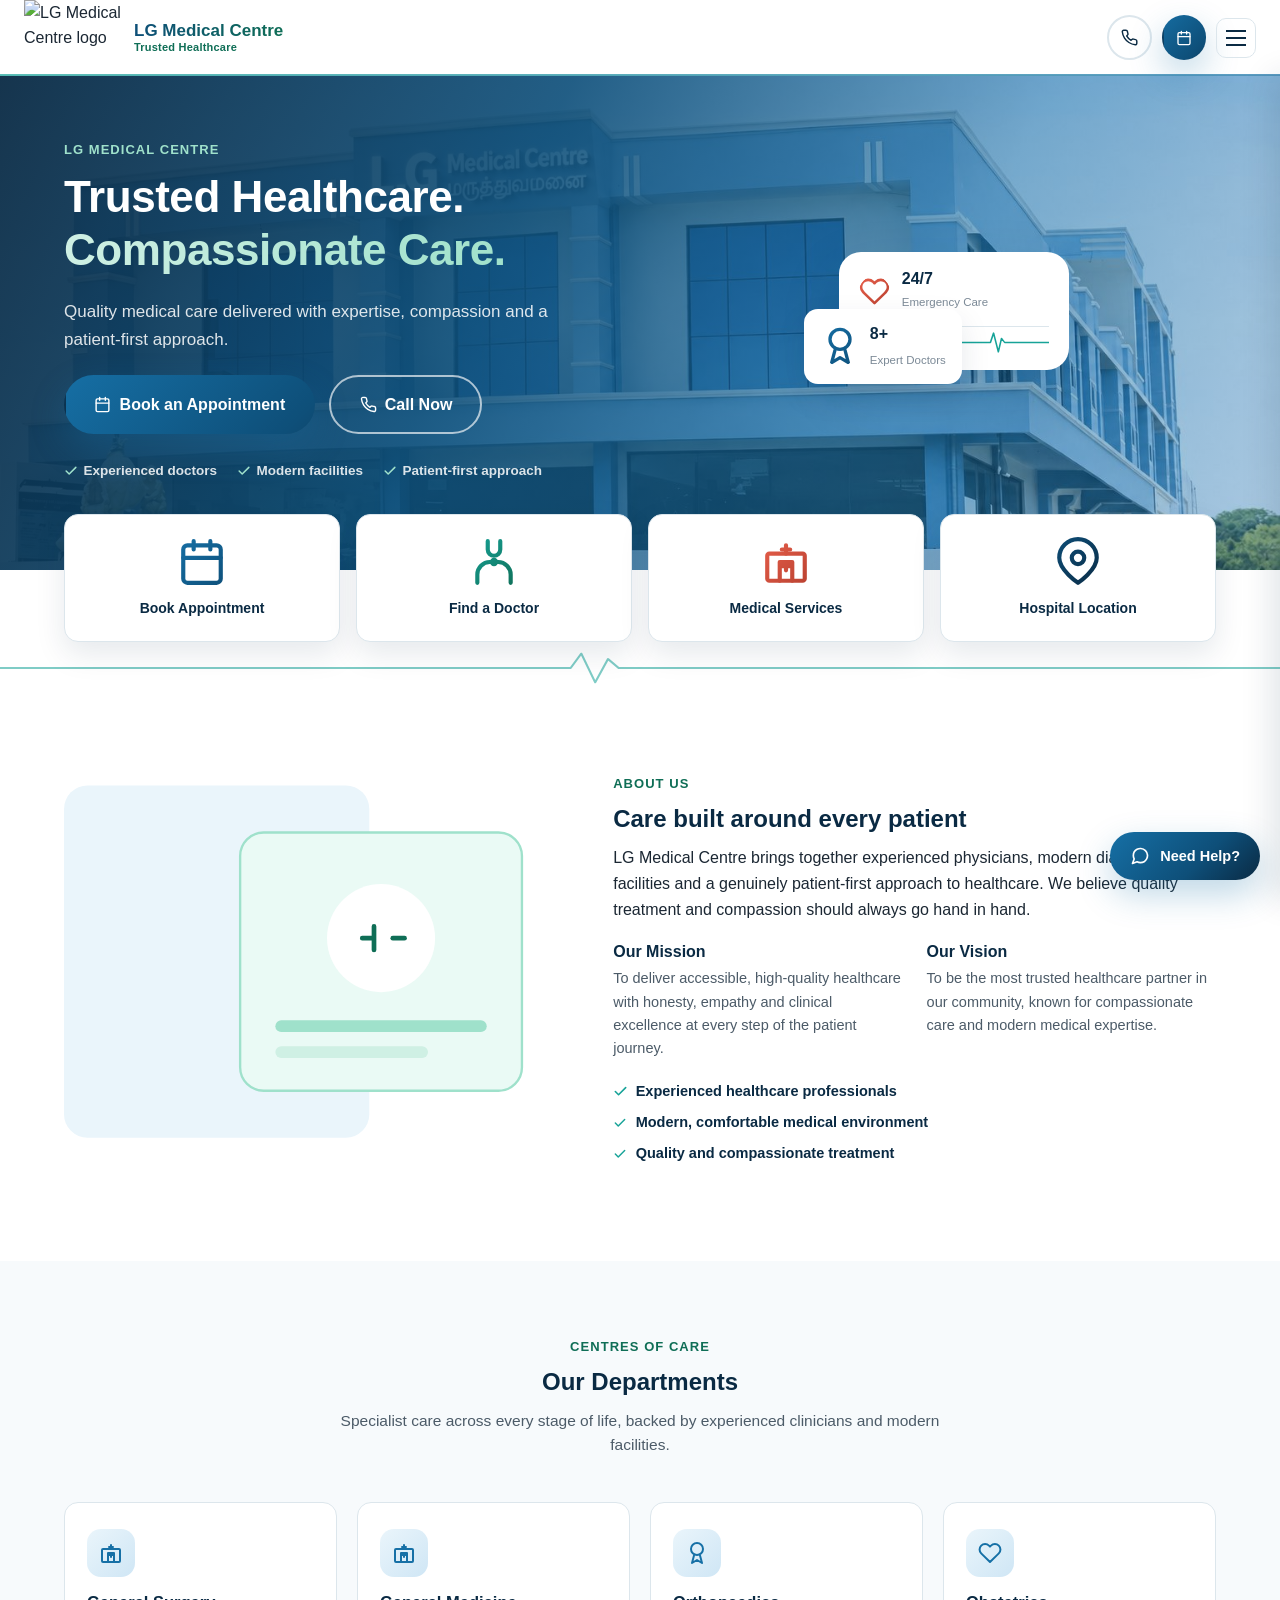
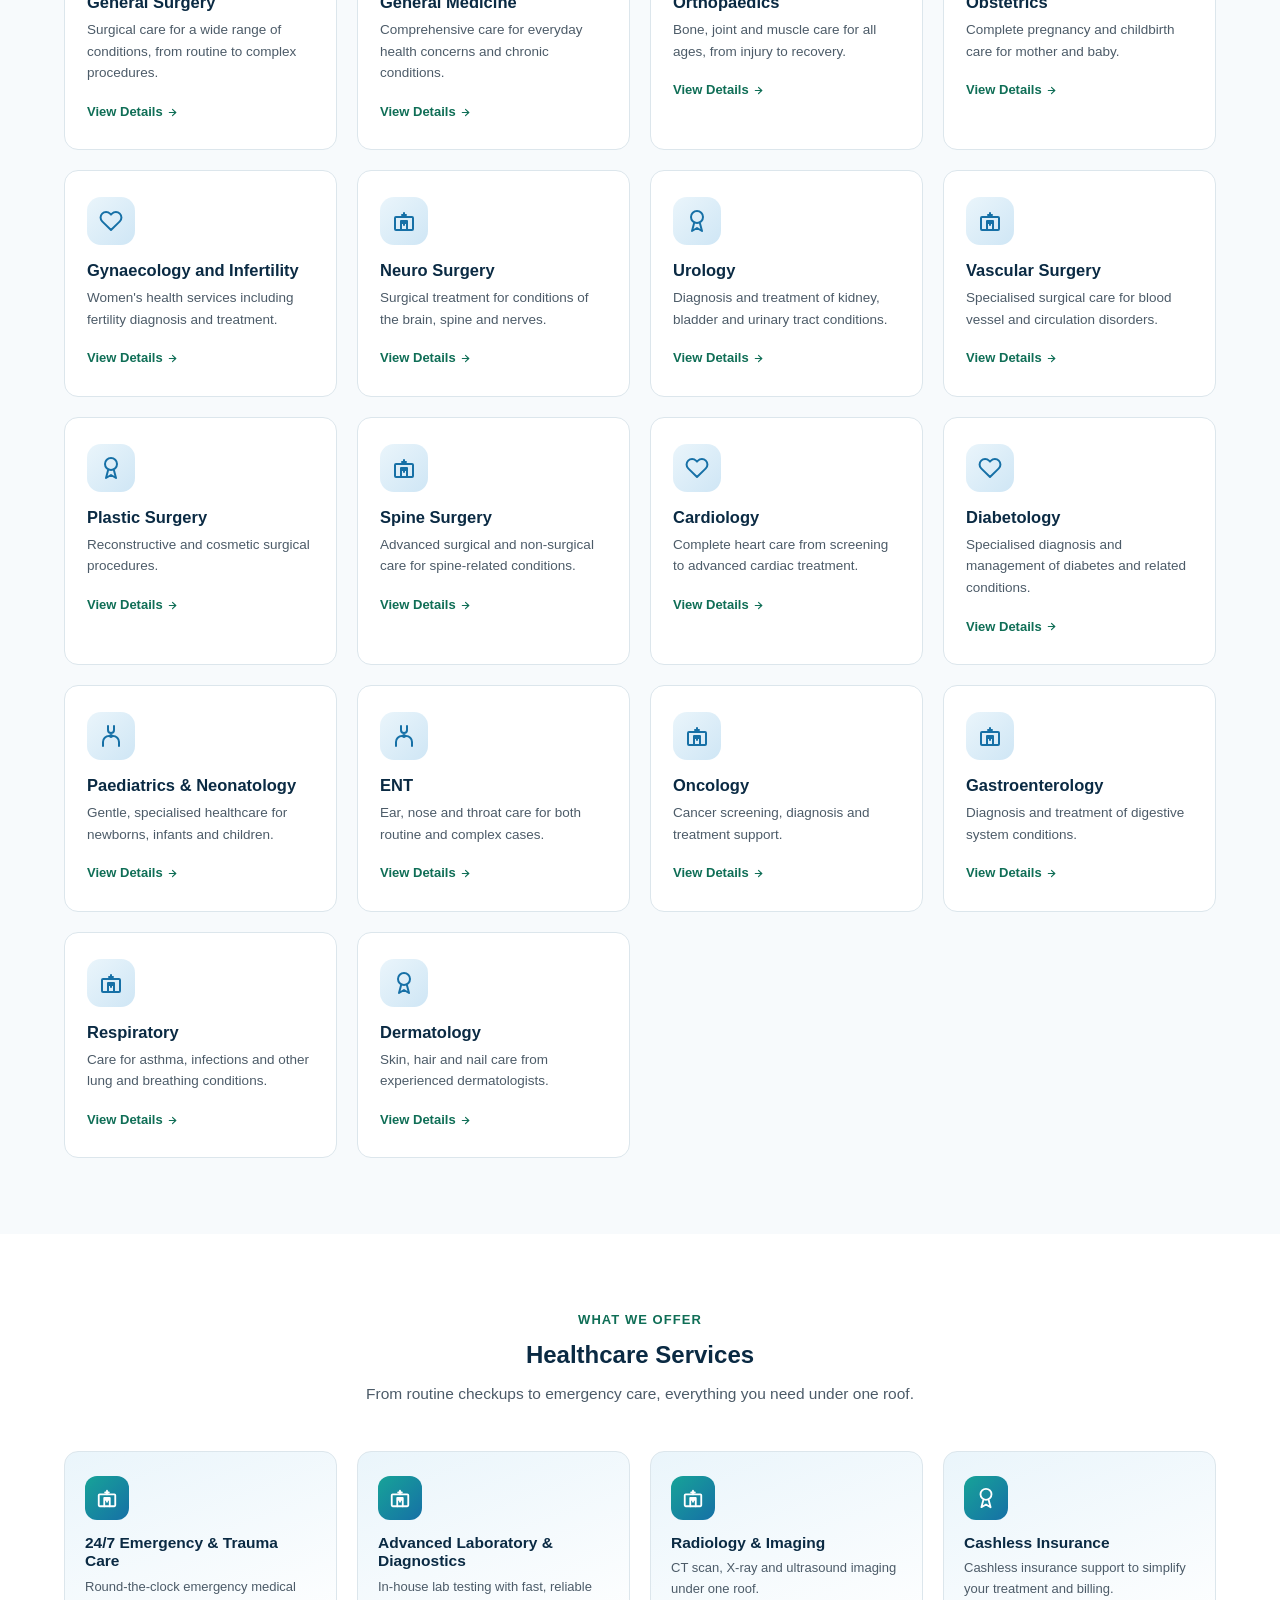
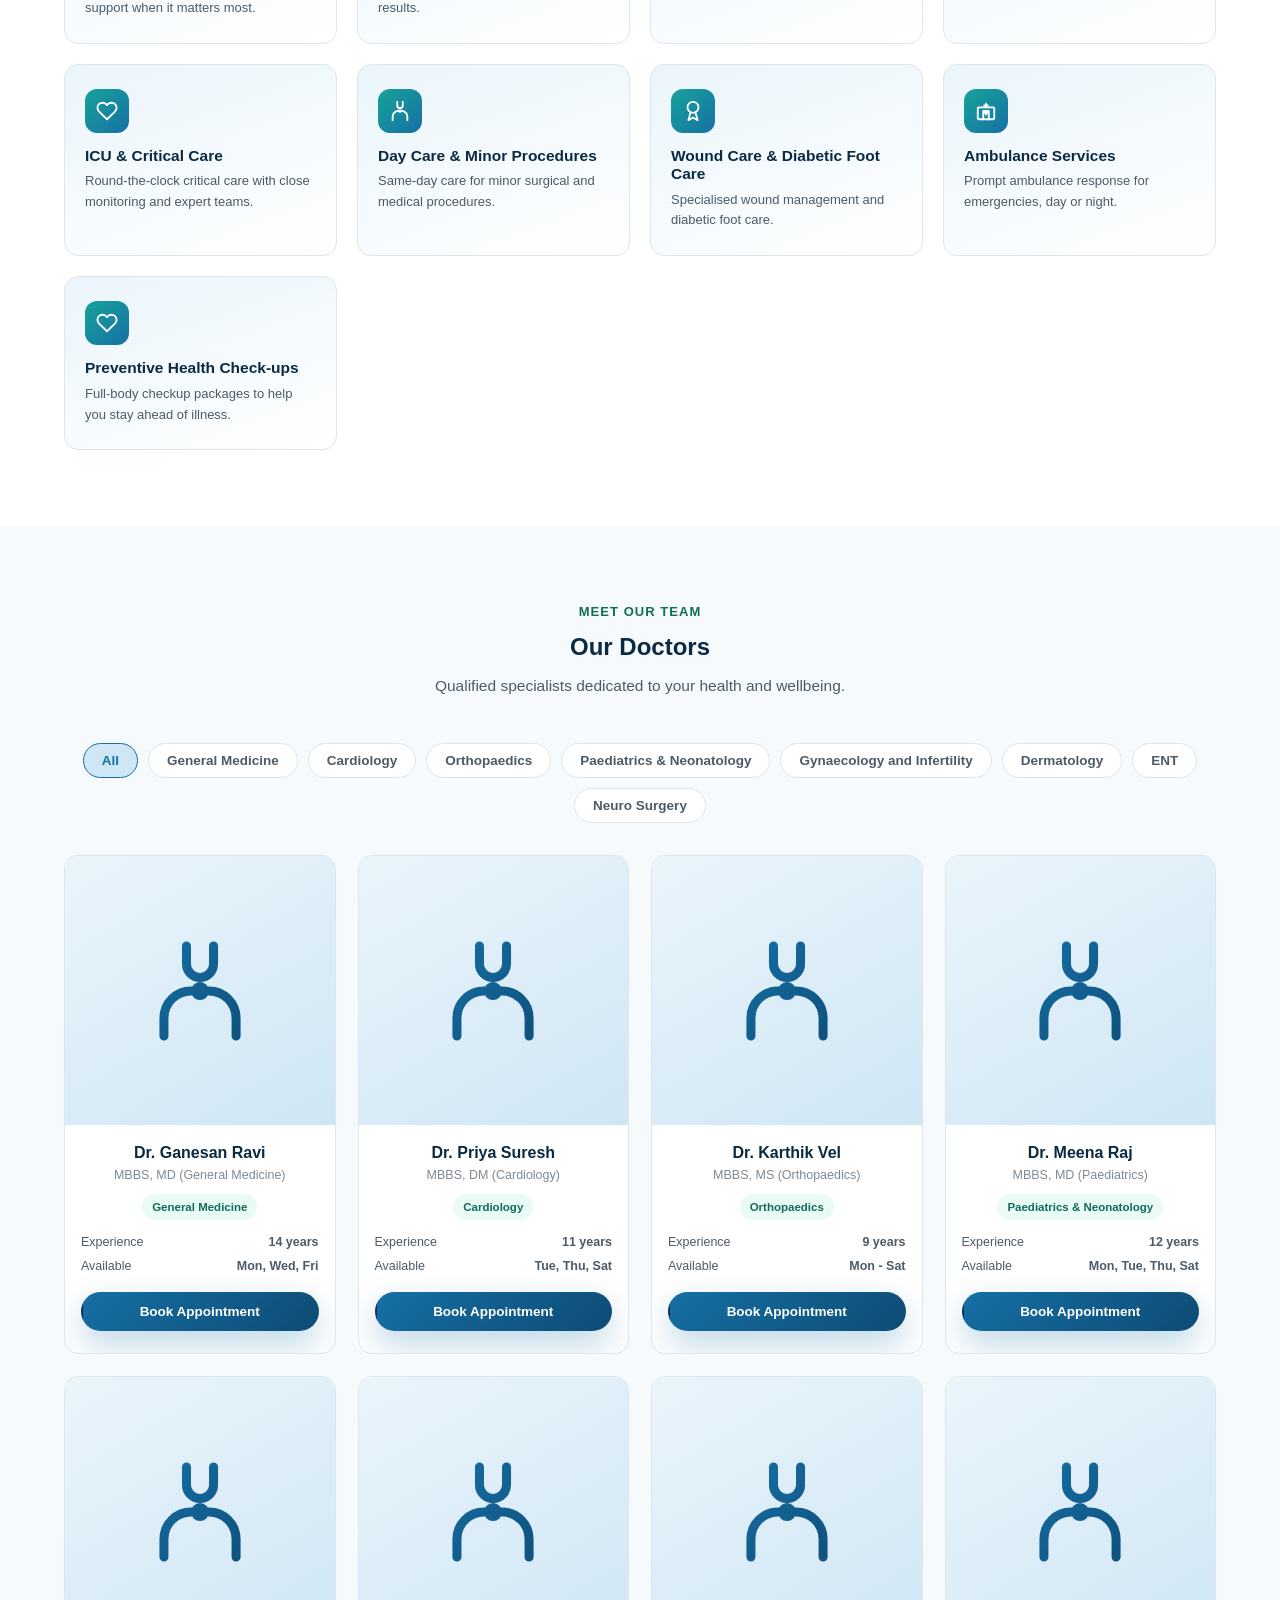
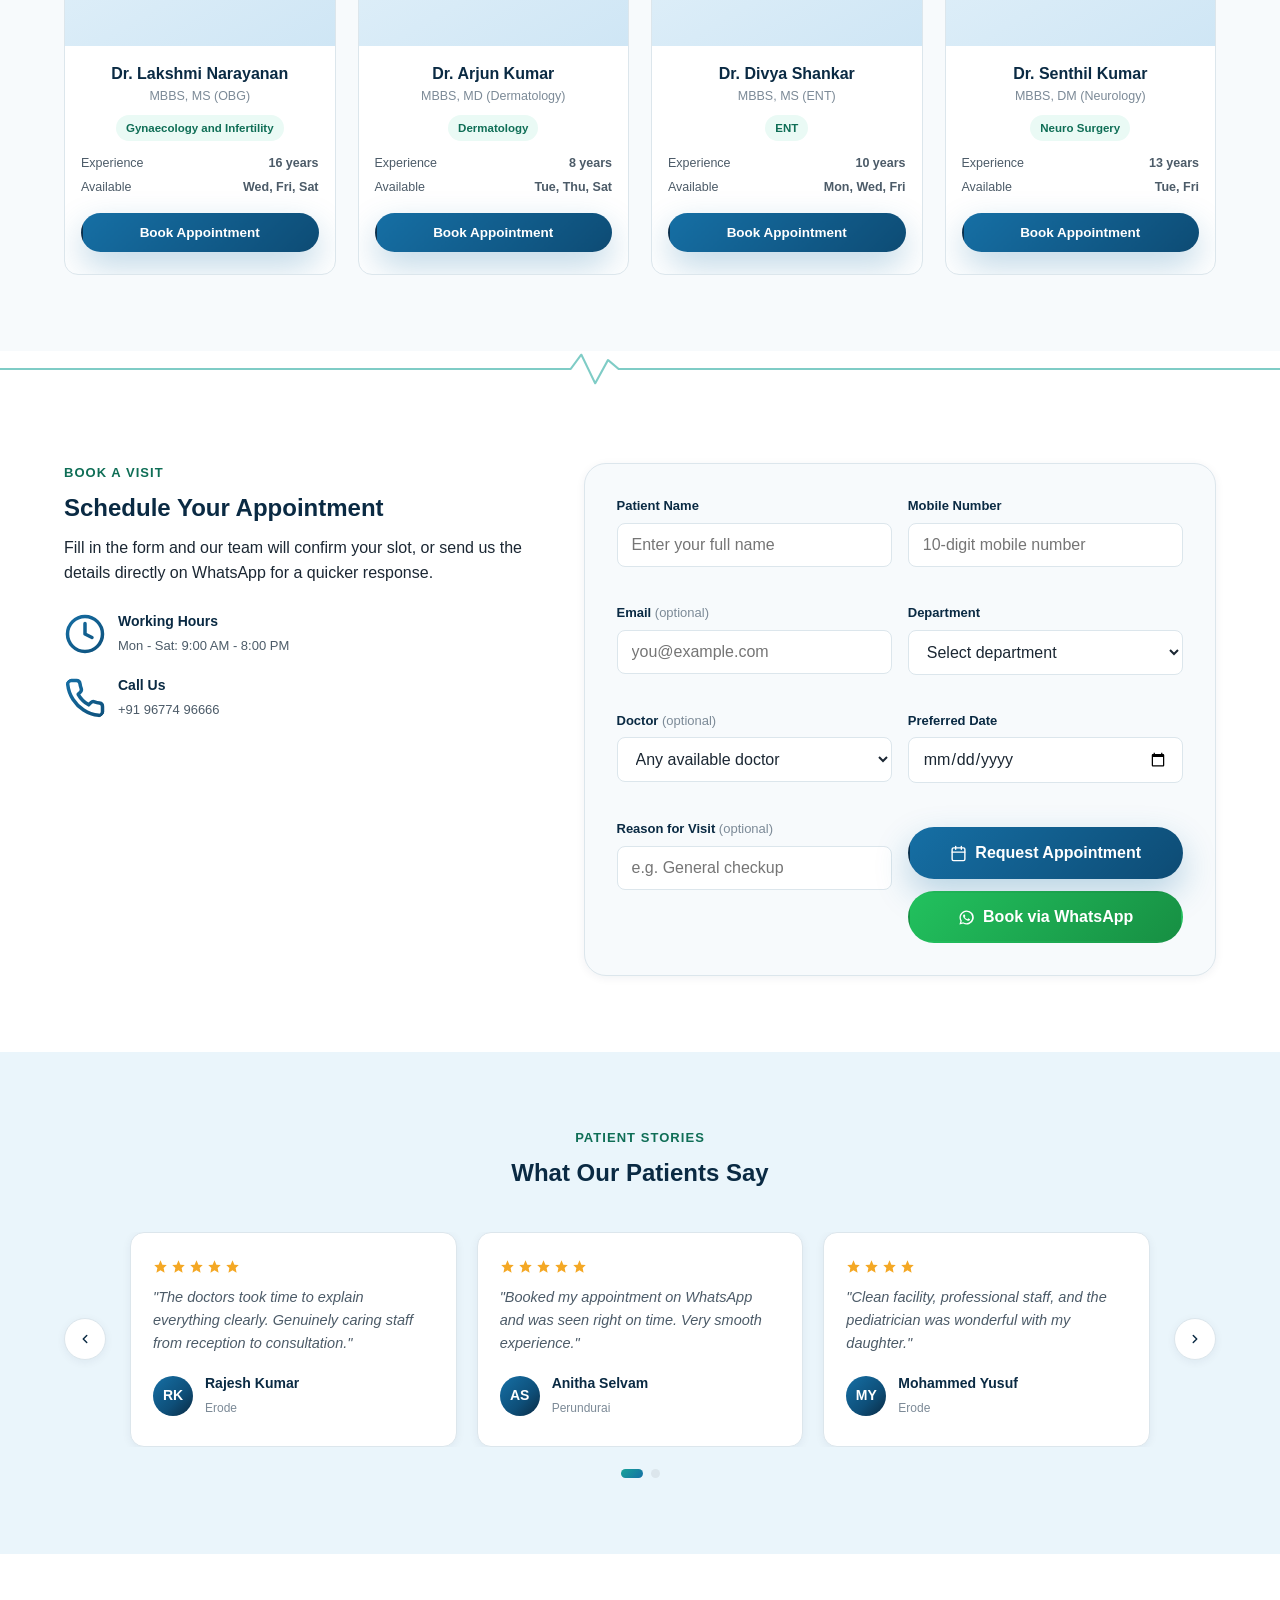
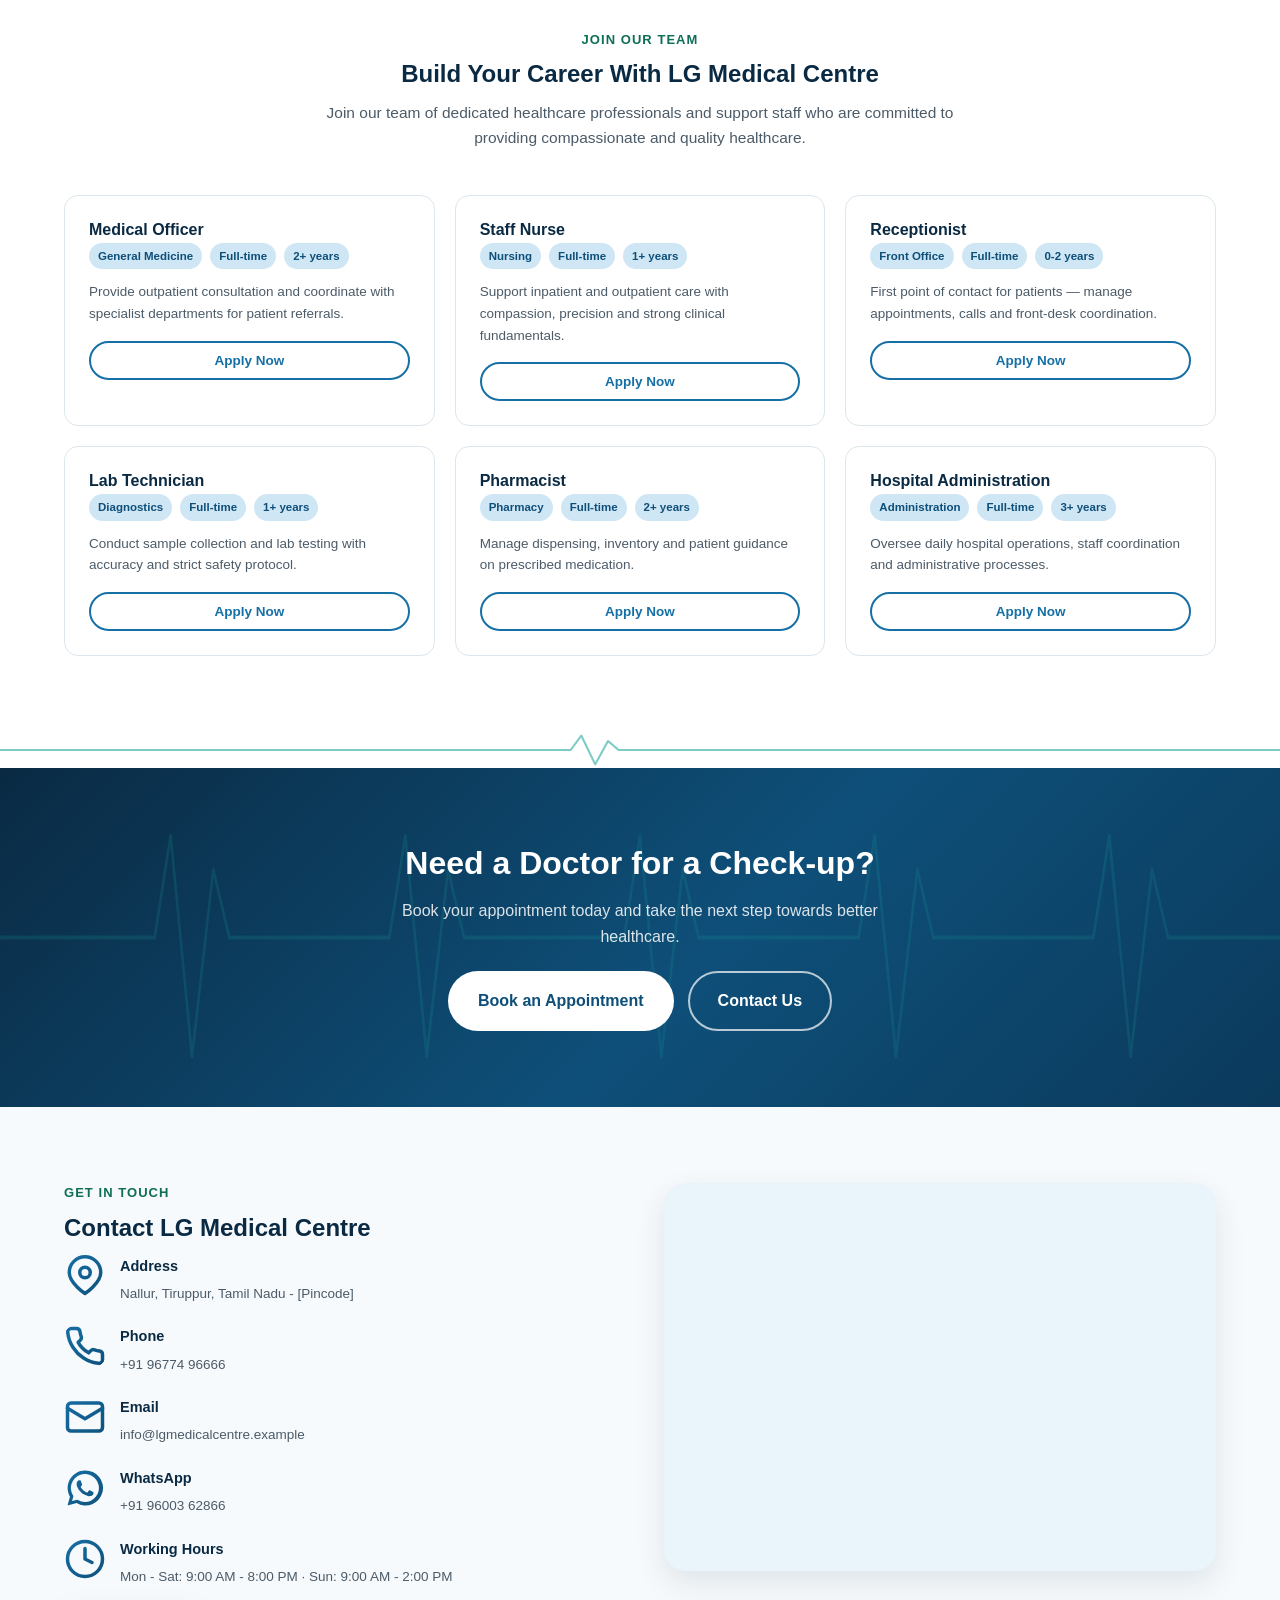
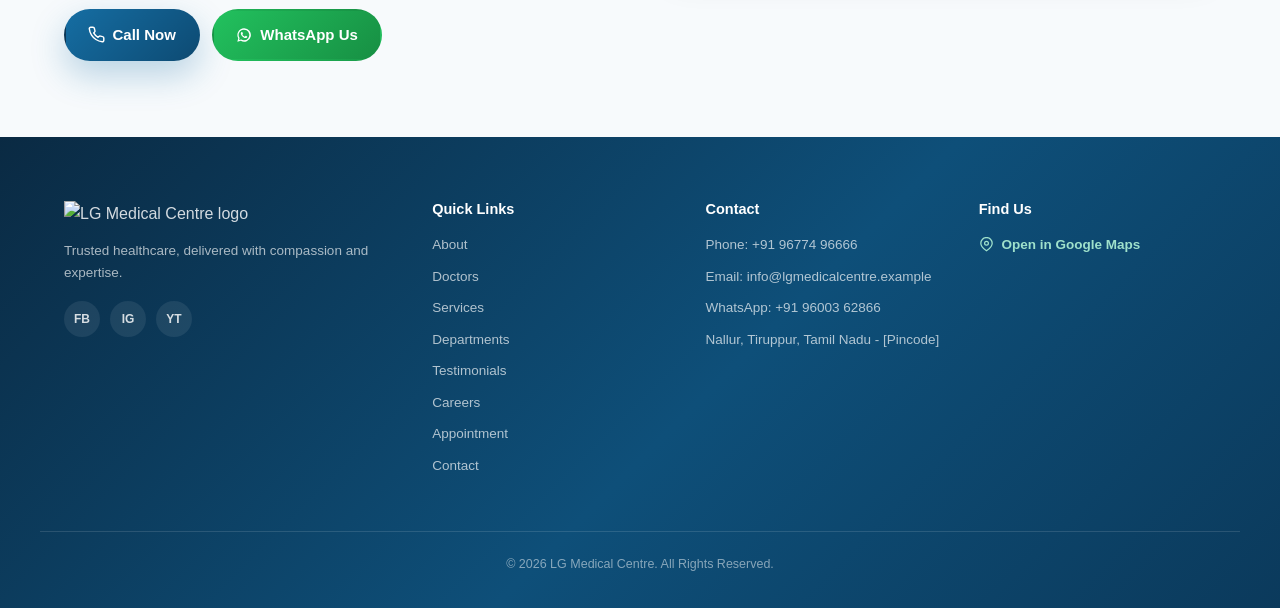
==== commit 18ff040d: "Create index.html for LG Medical Centre website Add initial HTML structure for LG Medical Centre web" ====
--- a/index.html
+++ b/index.html
@@ -14,7 +14,7 @@
 <link rel="preconnect" href="https://fonts.googleapis.com">
 <link rel="preconnect" href="https://fonts.gstatic.com" crossorigin>
 <link href="https://fonts.googleapis.com/css2?family=Sora:wght@400;500;600;700;800&family=Inter:wght@400;500;600;700&display=swap" rel="stylesheet">
-<link rel="stylesheet" href="style.css">
+<link rel="stylesheet" href="/style.css">
 <script type="application/ld+json">
 {
   "@context": "https://schema.org",
@@ -43,7 +43,7 @@
   <div class="header-inner container">
     <a href="#home" class="brand" aria-label="LG Medical Centre home">
       <span class="brand-mark" aria-hidden="true">
-        <img src="images/logo.jpeg" alt="LG Medical Centre logo" class="brand-logo-img" width="100" height="76">
+        <img src="images/logo.png" alt="LG Medical Centre logo" class="brand-logo-img" width="100" height="76">
       </span>
       <span class="brand-text">
         <span class="brand-name">LG Medical Centre</span>
@@ -283,10 +283,10 @@
         </div>
         <div class="form-row">
           <div class="form-field">
-            <label for="fTime">Preferred Time</label>
+            <!-- <label for="fTime">Preferred Time</label>
             <input type="time" id="fTime" name="fTime">
             <span class="form-error" id="err-fTime"></span>
-          </div>
+          </div> -->
           <div class="form-field">
             <label for="fReason">Reason for Visit <span class="optional">(optional)</span></label>
             <input type="text" id="fReason" name="fReason" placeholder="e.g. General checkup">
@@ -378,7 +378,7 @@
         </div>
       </div>
       <div class="contact-map">
-        <iframe id="contactMapFrame" src="" title="LG Medical Centre location on Google Maps" loading="lazy" referrerpolicy="no-referrer-when-downgrade" allowfullscreen></iframe>
+        <iframe id="contactMapFrame" src="https://www.google.com/maps?q=L.G.Medical+centre,11.099954,77.3902978&output=embed" title="LG Medical Centre location on Google Maps" loading="lazy" referrerpolicy="no-referrer-when-downgrade" allowfullscreen></iframe>
       </div>
     </div>
   </section>
@@ -403,7 +403,7 @@
   <div class="container footer-grid">
     <div class="footer-brand">
       <a href="#home" class="brand" aria-label="LG Medical Centre home">
-        <img src="images/logo1.png" alt="LG Medical Centre logo" class="footer-logo-img" width="160" height="auto">
+        <img style="width: 300px; height: auto;" src="images/logo.png" alt="LG Medical Centre logo" class="footer-logo-img" width="300px" height="auto">
       </a>
       <p>Trusted healthcare, delivered with compassion and expertise.</p>
       <div class="social-links" id="socialLinks"></div>
@@ -432,7 +432,7 @@
     </div>
     <div class="footer-col">
       <h3>Find Us</h3>
-      <a href="#" id="footerMapsLink" class="footer-maps-link">
+      <a href="https://maps.app.goo.gl/nwvWi9w46jXBW2146" id="footerMapsLink" class="footer-maps-link" target="_blank" rel="noopener">
         <i aria-hidden="true" class="icon icon-pin"></i><span>Open in Google Maps</span>
       </a>
     </div>
@@ -472,7 +472,7 @@
     </form>
   </div>
 </div>
-
-<script src="/script.js"></script>
+<script src="https://cdn.jsdelivr.net/npm/@supabase/supabase-js@2"></script>
+<script src="script.js"></script>
 </body>
 </html>
